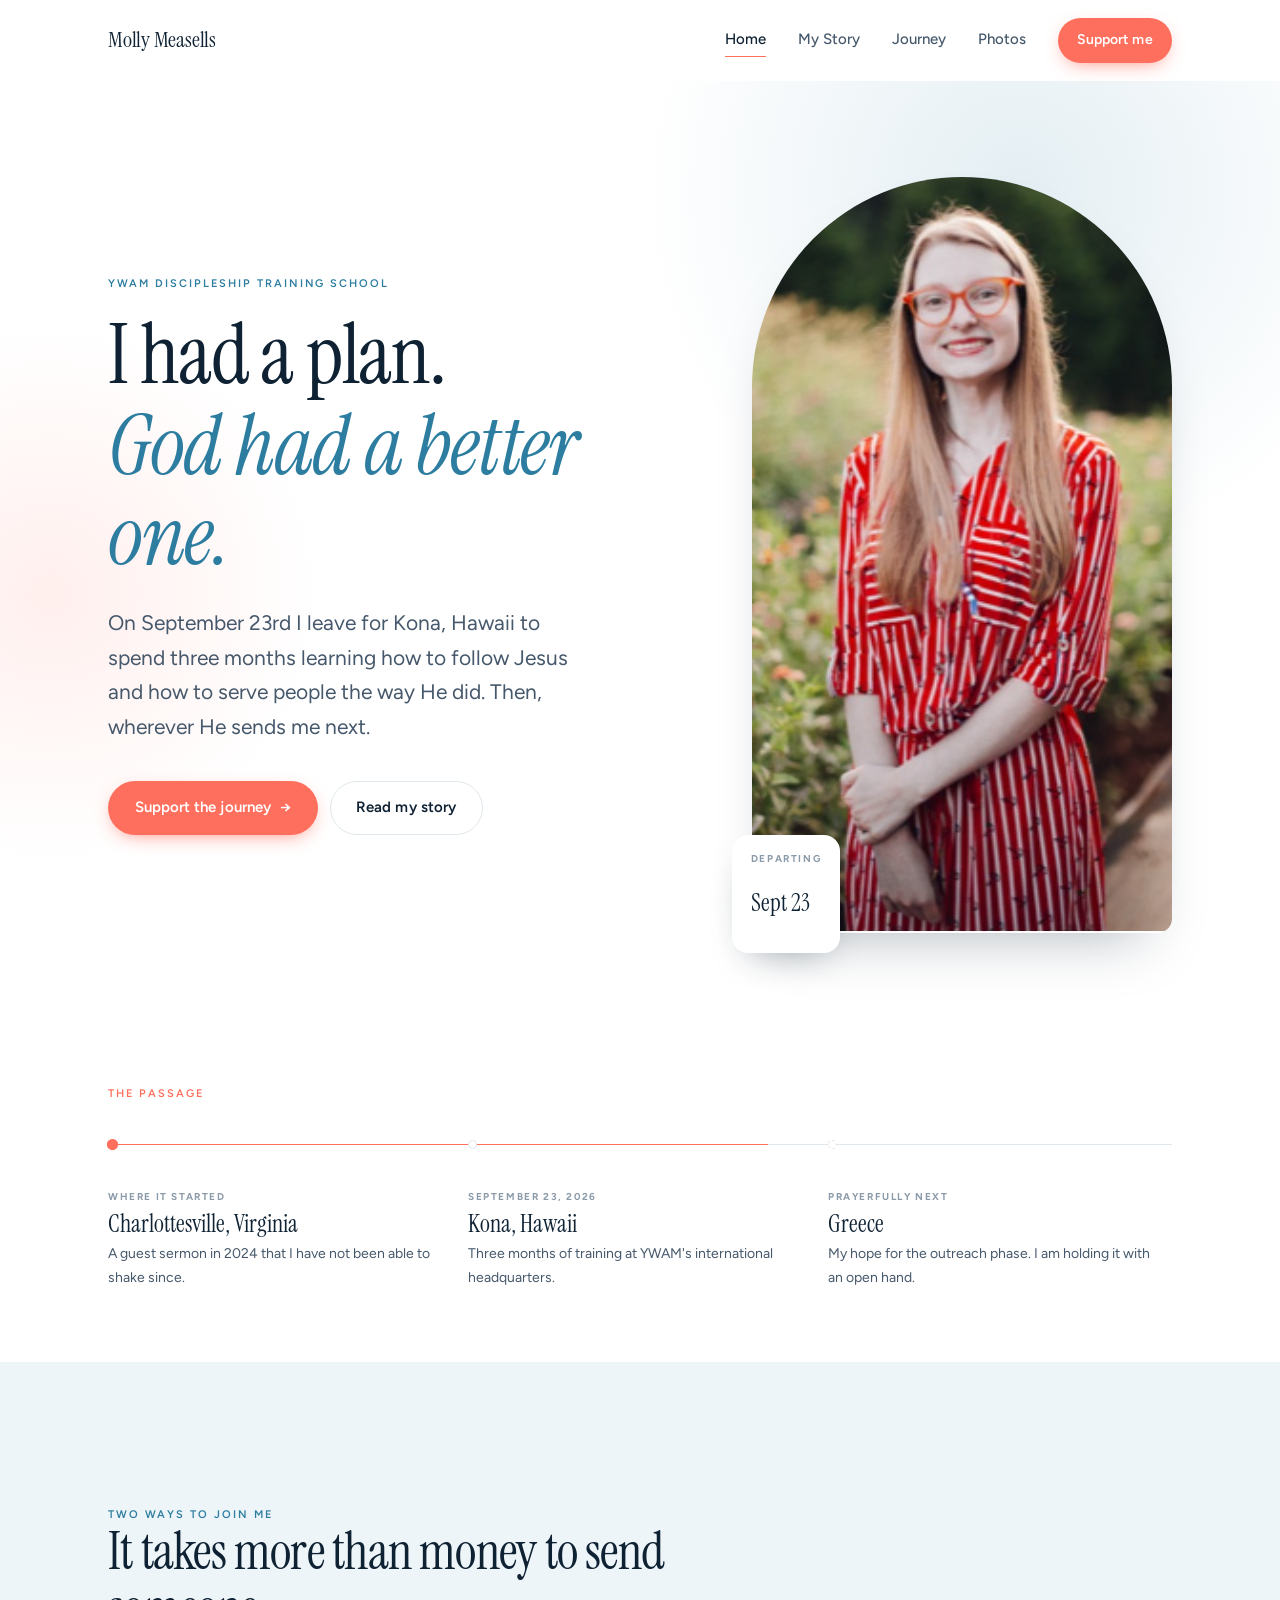
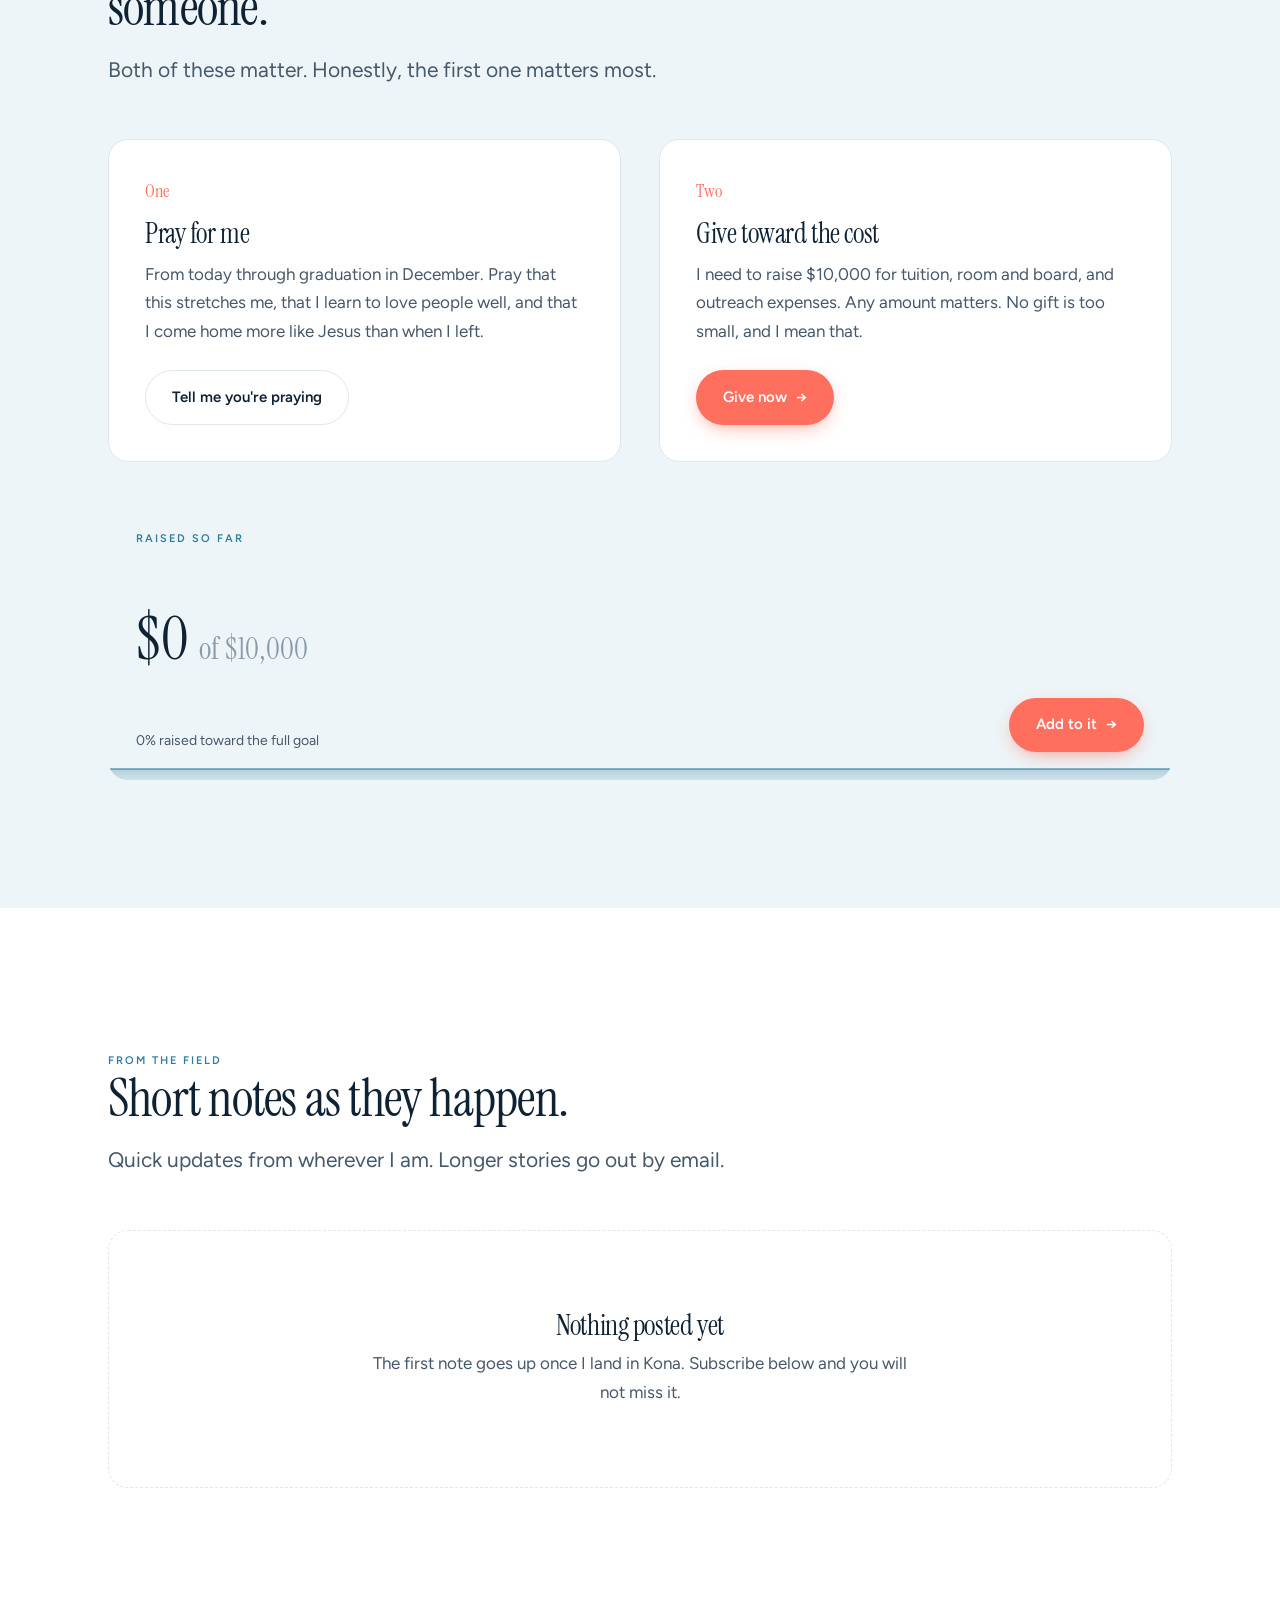
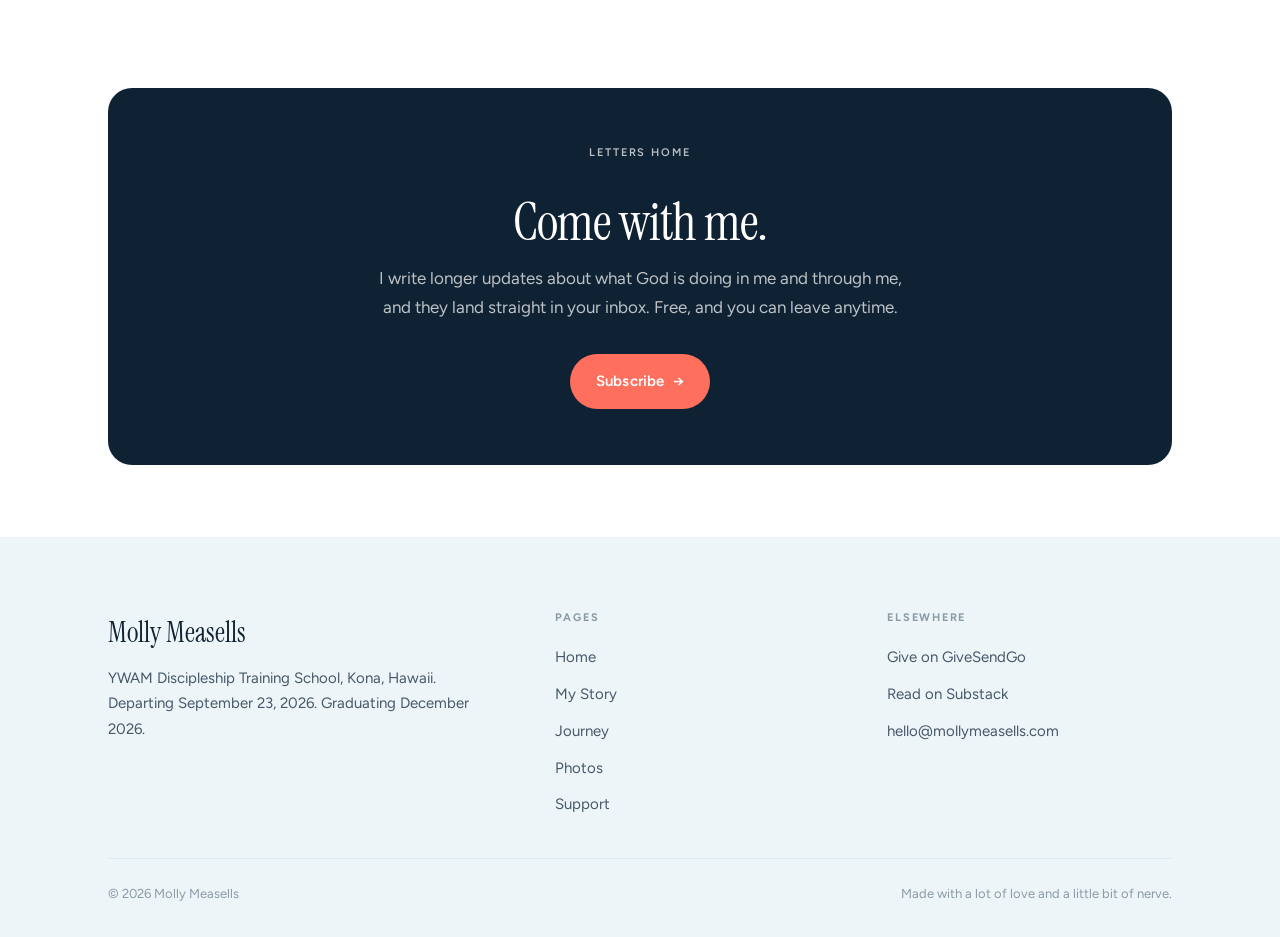
==== index.html @ 55a40ebd "Add files via upload" ====
<!DOCTYPE html>
<html lang="en">
<head>
<meta charset="utf-8">
<meta name="viewport" content="width=device-width, initial-scale=1">
<title>Molly Measells — Sent to Kona</title>
<meta name="description" content="I had a plan. God had a better one. Follow Molly Measells as she heads to YWAM Discipleship Training School in Kona, Hawaii.">
<meta property="og:title" content="Molly Measells — Sent to Kona">
<meta property="og:description" content="I had a plan. God had a better one.">
<meta property="og:image" content="/assets/img/molly.jpg">
<meta property="og:type" content="website">
<link rel="preconnect" href="https://fonts.googleapis.com">
<link rel="preconnect" href="https://fonts.gstatic.com" crossorigin>
<link href="https://fonts.googleapis.com/css2?family=Instrument+Serif:ital@0;1&family=Figtree:wght@400;500;600;700&display=swap" rel="stylesheet">
<script>document.documentElement.classList.add("js");</script>
<link rel="stylesheet" href="/assets/css/style.css">
</head>
<body>

<nav class="nav">
  <div class="nav__in">
    <a class="nav__mark" href="/">Molly Measells</a>
    <button class="nav__toggle" aria-label="Menu" aria-expanded="false">
      <svg width="22" height="22" viewBox="0 0 24 24" fill="none" stroke="currentColor" stroke-width="1.6" stroke-linecap="round"><path d="M3 6h18M3 12h18M3 18h18"/></svg>
    </button>
    <div class="nav__links">
      <a class="nav__link" href="/" aria-current="page">Home</a>
      <a class="nav__link" href="/story.html">My Story</a>
      <a class="nav__link" href="/journey.html">Journey</a>
      <a class="nav__link" href="/photos.html">Photos</a>
      <a class="btn btn--coral btn--sm" data-give href="https://www.givesendgo.com/molly-measells-is-headed-to-the-mission-?utm_source=share">Support me</a>
    </div>
  </div>
</nav>

<header class="hero">
  <div class="hero__glow"></div>
  <div class="hero__glow hero__glow--2"></div>
  <div class="wrap">
    <div class="hero__grid">
      <div>
        <p class="eyebrow">YWAM Discipleship Training School</p>
        <h1 class="hero__title">I had a plan.<em>God had a better one.</em></h1>
        <p class="lede hero__lede">
          On September 23rd I leave for Kona, Hawaii to spend three months learning
          how to follow Jesus and how to serve people the way He did. Then, wherever
          He sends me next.
        </p>
        <div class="hero__cta">
          <a class="btn btn--coral" data-give href="https://www.givesendgo.com/molly-measells-is-headed-to-the-mission-?utm_source=share">
            Support the journey <span class="btn__arrow">&rarr;</span>
          </a>
          <a class="btn btn--ghost" href="/story.html">Read my story</a>
        </div>
      </div>
      <div class="hero__frame">
        <img class="hero__photo" src="/assets/img/molly.jpg" alt="Molly Measells" width="572" height="756">
        <div class="hero__badge">
          <p class="hero__badge-k">Departing</p>
          <p class="hero__badge-v">Sept 23</p>
        </div>
      </div>
    </div>
  </div>
</header>

<section class="band band--tight">
  <div class="wrap passage">
    <p class="eyebrow eyebrow--coral rise">The passage</p>
    <div class="passage__rail rise">
      <div class="passage__line"></div>
      <div class="passage__fill"></div>
      <div class="passage__stops">
        <div class="passage__stop">
          <span class="passage__dot"></span>
          <p class="passage__k">Where it started</p>
          <p class="passage__place">Charlottesville, Virginia</p>
          <p class="passage__note">A guest sermon in 2024 that I have not been able to shake since.</p>
        </div>
        <div class="passage__stop">
          <span class="passage__dot"></span>
          <p class="passage__k">September 23, 2026</p>
          <p class="passage__place">Kona, Hawaii</p>
          <p class="passage__note">Three months of training at YWAM's international headquarters.</p>
        </div>
        <div class="passage__stop">
          <span class="passage__dot"></span>
          <p class="passage__k">Prayerfully next</p>
          <p class="passage__place">Greece</p>
          <p class="passage__note">My hope for the outreach phase. I am holding it with an open hand.</p>
        </div>
      </div>
    </div>
  </div>
</section>

<section class="band band--foam">
  <div class="wrap">
    <div class="head rise">
      <p class="eyebrow">Two ways to join me</p>
      <h2>It takes more than money to send someone.</h2>
      <p class="lede">Both of these matter. Honestly, the first one matters most.</p>
    </div>
    <div class="ways">
      <div class="way rise">
        <span class="way__n">One</span>
        <h3>Pray for me</h3>
        <p>
          From today through graduation in December. Pray that this stretches me,
          that I learn to love people well, and that I come home more like Jesus
          than when I left.
        </p>
        <a class="btn btn--ghost" data-email href="mailto:hello@mollymeasells.com?subject=I'm praying for you">
          Tell me you're praying
        </a>
      </div>
      <div class="way rise">
        <span class="way__n">Two</span>
        <h3>Give toward the cost</h3>
        <p>
          I need to raise $10,000 for tuition, room and board, and outreach
          expenses. Any amount matters. No gift is too small, and I mean that.
        </p>
        <a class="btn btn--coral" data-give href="https://www.givesendgo.com/molly-measells-is-headed-to-the-mission-?utm_source=share">
          Give now <span class="btn__arrow">&rarr;</span>
        </a>
      </div>
    </div>

    <div class="tide rise" style="margin-top: clamp(1.5rem, 4vw, 2.5rem);">
      <div class="tide__water"></div>
      <div class="tide__in">
        <div>
          <p class="eyebrow" style="margin-bottom:.5rem;">Raised so far</p>
          <p class="tide__num" data-tide-raised>$0 <span>of $10,000</span></p>
          <p class="tide__meta" data-tide-meta>Every gift moves this line.</p>
        </div>
        <a class="btn btn--coral" data-give href="https://www.givesendgo.com/molly-measells-is-headed-to-the-mission-?utm_source=share">
          Add to it <span class="btn__arrow">&rarr;</span>
        </a>
      </div>
    </div>
  </div>
</section>

<section class="band">
  <div class="wrap">
    <div class="head rise">
      <p class="eyebrow">From the field</p>
      <h2>Short notes as they happen.</h2>
      <p class="lede">Quick updates from wherever I am. Longer stories go out by email.</p>
    </div>
    <div data-notes>
      <div class="empty rise">
        <h3>Nothing posted yet</h3>
        <p>The first note goes up once I land in Kona. Subscribe below and you will not miss it.</p>
      </div>
    </div>
  </div>
</section>

<section class="band band--tight">
  <div class="wrap">
    <div class="sub rise">
      <p class="eyebrow eyebrow--coral">Letters home</p>
      <h2>Come with me.</h2>
      <p>
        I write longer updates about what God is doing in me and through me,
        and they land straight in your inbox. Free, and you can leave anytime.
      </p>
      <a class="btn btn--coral" data-substack href="#" target="_blank" rel="noopener">
        Subscribe <span class="btn__arrow">&rarr;</span>
      </a>
    </div>
  </div>
</section>

<footer class="foot">
  <div class="wrap">
    <div class="foot__grid">
      <div>
        <p class="foot__mark">Molly Measells</p>
        <p class="foot__blurb">
          YWAM Discipleship Training School, Kona, Hawaii.
          Departing September 23, 2026. Graduating December 2026.
        </p>
      </div>
      <div>
        <p class="foot__h">Pages</p>
        <ul class="foot__list">
          <li><a href="/">Home</a></li>
          <li><a href="/story.html">My Story</a></li>
          <li><a href="/journey.html">Journey</a></li>
          <li><a href="/photos.html">Photos</a></li>
          <li><a href="/support.html">Support</a></li>
        </ul>
      </div>
      <div>
        <p class="foot__h">Elsewhere</p>
        <ul class="foot__list">
          <li><a data-give href="https://www.givesendgo.com/molly-measells-is-headed-to-the-mission-?utm_source=share">Give on GiveSendGo</a></li>
          <li><a data-substack href="#" target="_blank" rel="noopener">Read on Substack</a></li>
          <li><a data-email="text" href="mailto:hello@mollymeasells.com">hello@mollymeasells.com</a></li>
        </ul>
      </div>
    </div>
    <div class="foot__bar">
      <span>&copy; <span data-year>2026</span> Molly Measells</span>
      <span>Made with a lot of love and a little bit of nerve.</span>
    </div>
  </div>
</footer>

<script src="https://identity.netlify.com/v1/netlify-identity-widget.js"></script>
<script src="/assets/js/main.js"></script>
</body>
</html>
---- assets/css/style.css ----
/* ============================================
   Molly Measells — mollymeasells.com
   Palette: Pacific + Aegean. Airy, modern, warm.
   ============================================ */

:root {
  --ink:        #0F2233;
  --ink-soft:   #46586B;
  --ink-faint:  #8B9AA8;
  --sea:        #2C7DA0;
  --sea-deep:   #1B5A78;
  --foam:       #EDF5F8;
  --foam-deep:  #DCEBF1;
  --paper:      #FFFFFF;
  --coral:      #FF6F5E;
  --coral-deep: #E8543F;
  --sand:       #F5E9D7;
  --line:       #DFE7EC;

  --display: "Instrument Serif", Georgia, serif;
  --body:    "Figtree", -apple-system, BlinkMacSystemFont, "Segoe UI", sans-serif;

  --gut:  clamp(1.25rem, 4vw, 3rem);
  --wide: 1160px;
  --read: 660px;

  --ease: cubic-bezier(0.22, 1, 0.36, 1);
}

/* ---------- Reset ---------- */
*, *::before, *::after { box-sizing: border-box; }
html { -webkit-text-size-adjust: 100%; scroll-behavior: smooth; }
body {
  margin: 0;
  background: var(--paper);
  color: var(--ink);
  font-family: var(--body);
  font-size: 1.0625rem;
  line-height: 1.7;
  font-weight: 400;
  -webkit-font-smoothing: antialiased;
  overflow-x: hidden;
}
img { max-width: 100%; display: block; }
a { color: var(--sea); text-decoration: none; }
a:hover { color: var(--coral); }
:focus-visible { outline: 2px solid var(--coral); outline-offset: 3px; border-radius: 2px; }

/* ---------- Type ---------- */
h1, h2, h3 {
  font-family: var(--display);
  font-weight: 400;
  line-height: 1.08;
  letter-spacing: -0.015em;
  margin: 0;
}
h1 { font-size: clamp(2.75rem, 7.5vw, 5.25rem); }
h2 { font-size: clamp(2rem, 4.5vw, 3.25rem); }
h3 { font-size: clamp(1.35rem, 2.4vw, 1.75rem); }

.eyebrow {
  font-family: var(--body);
  font-size: 0.6875rem;
  font-weight: 600;
  letter-spacing: 0.18em;
  text-transform: uppercase;
  color: var(--sea);
  margin: 0 0 1rem;
}
.eyebrow--coral { color: var(--coral); }

.lede {
  font-size: clamp(1.125rem, 2vw, 1.3125rem);
  line-height: 1.65;
  color: var(--ink-soft);
}

.serif-em {
  font-family: var(--display);
  font-style: italic;
  color: var(--sea-deep);
}

/* ---------- Layout ---------- */
.wrap {
  width: 100%;
  max-width: var(--wide);
  margin-inline: auto;
  padding-inline: var(--gut);
}
.wrap--read { max-width: calc(var(--read) + var(--gut) * 2); }

.band { padding-block: clamp(4rem, 10vw, 8rem); }
.band--foam { background: var(--foam); }
.band--tight { padding-block: clamp(2.5rem, 6vw, 4.5rem); }

/* ---------- Nav ---------- */
.nav {
  position: sticky;
  top: 0;
  z-index: 60;
  background: rgba(255,255,255,0.82);
  backdrop-filter: blur(14px);
  -webkit-backdrop-filter: blur(14px);
  border-bottom: 1px solid transparent;
  transition: border-color .3s var(--ease);
}
.nav.is-stuck { border-bottom-color: var(--line); }
.nav__in {
  max-width: var(--wide);
  margin-inline: auto;
  padding: 1.1rem var(--gut);
  display: flex;
  align-items: center;
  justify-content: space-between;
  gap: 1rem;
}
.nav__mark {
  font-family: var(--display);
  font-size: 1.375rem;
  color: var(--ink);
  letter-spacing: -0.01em;
  white-space: nowrap;
}
.nav__mark:hover { color: var(--ink); }
.nav__links { display: flex; align-items: center; gap: clamp(1rem, 2.5vw, 2rem); }
.nav__link {
  font-size: 0.9375rem;
  font-weight: 500;
  color: var(--ink-soft);
  position: relative;
  padding-block: 2px;
}
.nav__link::after {
  content: "";
  position: absolute;
  left: 0; bottom: -2px;
  width: 100%; height: 1px;
  background: var(--coral);
  transform: scaleX(0);
  transform-origin: left;
  transition: transform .35s var(--ease);
}
.nav__link:hover { color: var(--ink); }
.nav__link:hover::after,
.nav__link[aria-current="page"]::after { transform: scaleX(1); }
.nav__link[aria-current="page"] { color: var(--ink); }

.nav__toggle {
  display: none;
  background: none; border: 0; cursor: pointer;
  padding: .5rem; margin-right: -.5rem;
  color: var(--ink);
}
.nav__toggle svg { display: block; }

/* ---------- Buttons ---------- */
.btn {
  display: inline-flex;
  align-items: center;
  gap: .55rem;
  font-family: var(--body);
  font-size: 0.9375rem;
  font-weight: 600;
  letter-spacing: 0.005em;
  padding: 0.85rem 1.6rem;
  border-radius: 100px;
  border: 1px solid transparent;
  cursor: pointer;
  transition: transform .25s var(--ease), background .25s var(--ease),
              color .25s var(--ease), border-color .25s var(--ease),
              box-shadow .25s var(--ease);
  white-space: nowrap;
}
.btn:hover { transform: translateY(-2px); }
.btn--coral { background: var(--coral); color: #fff; box-shadow: 0 6px 20px -8px rgba(255,111,94,.9); }
.btn--coral:hover { background: var(--coral-deep); color: #fff; box-shadow: 0 12px 28px -10px rgba(255,111,94,.95); }
.btn--ghost { border-color: var(--line); color: var(--ink); background: transparent; }
.btn--ghost:hover { border-color: var(--ink); color: var(--ink); }
.btn--sm { padding: 0.6rem 1.15rem; font-size: 0.875rem; }
.btn__arrow { transition: transform .3s var(--ease); }
.btn:hover .btn__arrow { transform: translateX(3px); }

/* ============================================
   HERO
   ============================================ */
.hero { position: relative; padding-block: clamp(3rem, 8vw, 6rem) clamp(3rem, 7vw, 5rem); overflow: hidden; }
.hero__glow {
  position: absolute;
  top: -30%; right: -10%;
  width: min(70vw, 780px); aspect-ratio: 1;
  background: radial-gradient(circle, rgba(44,125,160,.13), rgba(44,125,160,0) 68%);
  pointer-events: none;
  z-index: 0;
}
.hero__glow--2 {
  top: 25%; right: auto; left: -18%;
  width: min(55vw, 560px);
  background: radial-gradient(circle, rgba(255,111,94,.11), rgba(255,111,94,0) 68%);
}
.hero__grid {
  position: relative;
  z-index: 1;
  display: grid;
  grid-template-columns: 1.15fr 0.85fr;
  gap: clamp(2rem, 6vw, 5rem);
  align-items: center;
}
.hero__title { margin-bottom: 1.5rem; }
.hero__title em {
  font-style: italic;
  color: var(--sea);
  display: block;
}
.hero__lede { max-width: 30rem; margin: 0 0 2.25rem; }
.hero__cta { display: flex; flex-wrap: wrap; gap: .75rem; }

.hero__frame { position: relative; }
.hero__photo {
  width: 100%;
  border-radius: 260px 260px 18px 18px;
  object-fit: cover;
  aspect-ratio: 4/5;
  box-shadow: 0 30px 60px -30px rgba(15,34,51,.35);
}
.hero__badge {
  position: absolute;
  bottom: -1.25rem; left: -1.25rem;
  background: var(--paper);
  border-radius: 16px;
  padding: .9rem 1.15rem;
  box-shadow: 0 16px 36px -18px rgba(15,34,51,.4);
  text-align: left;
}
.hero__badge-k {
  font-size: 0.625rem; font-weight: 700; letter-spacing: .16em;
  text-transform: uppercase; color: var(--ink-faint); margin: 0 0 .15rem;
}
.hero__badge-v {
  font-family: var(--display); font-size: 1.5rem; color: var(--ink); line-height: 1;
}

/* ============================================
   SIGNATURE — The Passage
   ============================================ */
.passage { position: relative; }
.passage__rail {
  position: relative;
  margin-top: 2.5rem;
  padding-top: 2.75rem;
}
.passage__line {
  position: absolute;
  top: 0; left: 0;
  width: 100%; height: 1px;
  background: var(--line);
}
.passage__fill {
  position: absolute;
  top: 0; left: 0; height: 1px;
  background: var(--coral);
  width: 0;
  transition: width 2.2s var(--ease);
}
.passage__stops {
  display: grid;
  grid-template-columns: repeat(3, 1fr);
  gap: 1rem;
}
.passage__stop { position: relative; padding-right: 1rem; }
.passage__dot {
  position: absolute;
  top: calc(-2.75rem - 4px);
  left: 0;
  width: 9px; height: 9px;
  border-radius: 50%;
  background: var(--paper);
  border: 1.5px solid var(--line);
  transition: background .5s var(--ease), border-color .5s var(--ease), transform .5s var(--ease);
}
.passage__stop.is-on .passage__dot {
  background: var(--coral);
  border-color: var(--coral);
  transform: scale(1.25);
}
.passage__stop:last-child .passage__dot { border-style: dashed; }
.passage__k {
  font-size: 0.625rem; font-weight: 700; letter-spacing: .16em;
  text-transform: uppercase; color: var(--ink-faint);
  margin: 0 0 .3rem;
}
.passage__place {
  font-family: var(--display); font-size: clamp(1.15rem,2vw,1.5rem);
  color: var(--ink); line-height: 1.15; margin: 0 0 .3rem;
}
.passage__note { font-size: 0.875rem; color: var(--ink-soft); margin: 0; }

/* ============================================
   PROGRESS — rising water
   ============================================ */
.tide {
  position: relative;
  border-radius: 20px;
  overflow: hidden;
  background: var(--foam);
  min-height: 190px;
  display: flex;
  align-items: flex-end;
  isolation: isolate;
}
.tide__water {
  position: absolute;
  left: 0; bottom: 0; width: 100%;
  height: 0;
  background: linear-gradient(180deg, rgba(44,125,160,.30), rgba(44,125,160,.16));
  transition: height 2s var(--ease);
  z-index: 0;
}
.tide__water::before {
  content: "";
  position: absolute; top: -1px; left: 0;
  width: 100%; height: 2px;
  background: var(--sea);
  opacity: .55;
}
.tide__in {
  position: relative;
  z-index: 1;
  padding: 1.75rem;
  width: 100%;
  display: flex;
  flex-wrap: wrap;
  align-items: flex-end;
  justify-content: space-between;
  gap: 1rem;
}
.tide__num {
  font-family: var(--display);
  font-size: clamp(2.5rem, 6vw, 3.75rem);
  line-height: 1;
  color: var(--ink);
}
.tide__num span { font-size: .5em; color: var(--ink-faint); }
.tide__meta { font-size: .875rem; color: var(--ink-soft); margin: .4rem 0 0; }

/* ============================================
   Generic pieces
   ============================================ */
.head { max-width: var(--read); margin-bottom: clamp(2rem, 5vw, 3.25rem); }
.head--center { margin-inline: auto; text-align: center; }
.head p { margin: 1rem 0 0; }

.prose { max-width: var(--read); }
.prose p { margin: 0 0 1.4rem; }
.prose p:last-child { margin-bottom: 0; }
.prose strong { font-weight: 600; color: var(--ink); }
.prose .pull {
  font-family: var(--display);
  font-size: clamp(1.5rem, 3vw, 2.125rem);
  line-height: 1.25;
  color: var(--sea-deep);
  margin: 2.5rem 0;
  padding-left: 1.5rem;
  border-left: 2px solid var(--coral);
}

.rule { height: 1px; background: var(--line); border: 0; margin: 0; }

/* ---------- Two ways to help ---------- */
.ways { display: grid; grid-template-columns: repeat(2, 1fr); gap: clamp(1.25rem, 3vw, 2.5rem); }
.way {
  background: var(--paper);
  border: 1px solid var(--line);
  border-radius: 20px;
  padding: clamp(1.5rem, 3vw, 2.25rem);
  transition: transform .35s var(--ease), box-shadow .35s var(--ease), border-color .35s var(--ease);
}
.way:hover {
  transform: translateY(-4px);
  border-color: transparent;
  box-shadow: 0 22px 44px -24px rgba(15,34,51,.3);
}
.way h3 { margin-bottom: .65rem; }
.way p { color: var(--ink-soft); margin: 0 0 1.5rem; }
.way__n {
  font-family: var(--display);
  font-size: 1.125rem;
  color: var(--coral);
  display: block;
  margin-bottom: .75rem;
}

/* ---------- Notes / field updates ---------- */
.notes { display: grid; gap: 1px; background: var(--line); border-block: 1px solid var(--line); }
.note {
  background: var(--paper);
  padding: clamp(1.35rem, 3vw, 2rem) 0;
  display: grid;
  grid-template-columns: 150px 1fr;
  gap: clamp(1rem, 3vw, 2.5rem);
  align-items: start;
}
.note__date {
  font-size: .75rem; font-weight: 600; letter-spacing: .1em;
  text-transform: uppercase; color: var(--ink-faint);
  padding-top: .45rem;
}
.note__t { font-family: var(--display); font-size: 1.5rem; margin: 0 0 .5rem; line-height: 1.2; }
.note__b { color: var(--ink-soft); margin: 0; }

/* ---------- Gallery ---------- */
.gal { columns: 3; column-gap: 1rem; }
.gal__item { break-inside: avoid; margin-bottom: 1rem; position: relative; }
.gal__item img {
  width: 100%;
  border-radius: 14px;
  transition: transform .5s var(--ease);
}
.gal__item:hover img { transform: scale(1.015); }
.gal__cap {
  font-size: .8125rem; color: var(--ink-soft);
  margin: .6rem 0 0; padding-inline: .15rem;
}

/* ---------- Empty states ---------- */
.empty {
  text-align: center;
  padding: clamp(3rem, 8vw, 5rem) 1rem;
  border: 1px dashed var(--line);
  border-radius: 20px;
  color: var(--ink-soft);
}
.empty h3 { color: var(--ink); margin-bottom: .5rem; }
.empty p { margin: 0 auto; max-width: 34rem; }

/* ---------- Substack CTA ---------- */
.sub {
  background: var(--ink);
  color: #fff;
  border-radius: 24px;
  padding: clamp(2rem, 5vw, 3.5rem);
  text-align: center;
}
.sub h2 { color: #fff; margin-bottom: .85rem; }
.sub p { color: rgba(255,255,255,.72); max-width: 34rem; margin: 0 auto 2rem; }
.sub .btn--coral { box-shadow: none; }

/* ---------- Footer ---------- */
.foot { background: var(--foam); padding-block: clamp(3rem, 7vw, 4.5rem) 2rem; }
.foot__grid {
  display: grid;
  grid-template-columns: 1.4fr 1fr 1fr;
  gap: clamp(1.5rem, 4vw, 3rem);
  padding-bottom: 2.5rem;
}
.foot__mark { font-family: var(--display); font-size: 1.75rem; margin: 0 0 .6rem; }
.foot__blurb { color: var(--ink-soft); font-size: .9375rem; margin: 0; max-width: 24rem; }
.foot__h {
  font-size: .6875rem; font-weight: 700; letter-spacing: .16em;
  text-transform: uppercase; color: var(--ink-faint); margin: 0 0 .9rem;
}
.foot__list { list-style: none; margin: 0; padding: 0; display: grid; gap: .5rem; }
.foot__list a { color: var(--ink-soft); font-size: .9375rem; }
.foot__list a:hover { color: var(--coral); }
.foot__bar {
  border-top: 1px solid var(--foam-deep);
  padding-top: 1.5rem;
  display: flex; flex-wrap: wrap; gap: .75rem;
  justify-content: space-between;
  font-size: .8125rem; color: var(--ink-faint);
}

/* ---------- Reveal ----------
   Only hides when JS is confirmed running (html.js). If anything
   goes wrong, content renders normally instead of staying invisible. */
.js .rise { opacity: 0; transform: translateY(18px); transition: opacity .8s var(--ease), transform .8s var(--ease); }
.js .rise.is-in { opacity: 1; transform: none; }

/* ============================================
   Responsive
   ============================================ */
@media (max-width: 900px) {
  .hero__grid { grid-template-columns: 1fr; }
  .hero__frame { max-width: 380px; margin-inline: auto; order: -1; }
  .hero__photo { border-radius: 200px 200px 18px 18px; }
  .ways { grid-template-columns: 1fr; }
  .gal { columns: 2; }
  .foot__grid { grid-template-columns: 1fr 1fr; }
}

@media (max-width: 680px) {
  .nav__links {
    position: fixed;
    inset: 62px 0 auto 0;
    background: var(--paper);
    border-bottom: 1px solid var(--line);
    flex-direction: column;
    align-items: stretch;
    gap: 0;
    padding: .5rem var(--gut) 1.25rem;
    display: none;
  }
  .nav__links.is-open { display: flex; }
  .nav__link { padding-block: .8rem; border-bottom: 1px solid var(--line); }
  .nav__link::after { display: none; }
  .nav__links .btn { margin-top: 1rem; justify-content: center; }
  .nav__toggle { display: block; }

  .passage__stops { grid-template-columns: 1fr; gap: 1.75rem; }
  .passage__rail { padding-top: 0; padding-left: 1.75rem; }
  .passage__line { top: 0; left: 4px; width: 1px; height: 100%; }
  .passage__fill { width: 1px !important; height: 0; transition: height 2.2s var(--ease); }
  .passage__dot { top: .35rem; left: -1.75rem; }

  .note { grid-template-columns: 1fr; gap: .5rem; }
  .note__date { padding-top: 0; }
  .gal { columns: 1; }
  .foot__grid { grid-template-columns: 1fr; }
  .hero__badge { left: 0; bottom: -1rem; }
}

@media (prefers-reduced-motion: reduce) {
  *, *::before, *::after {
    animation-duration: .001ms !important;
    transition-duration: .001ms !important;
    scroll-behavior: auto !important;
  }
  .rise { opacity: 1; transform: none; }
}
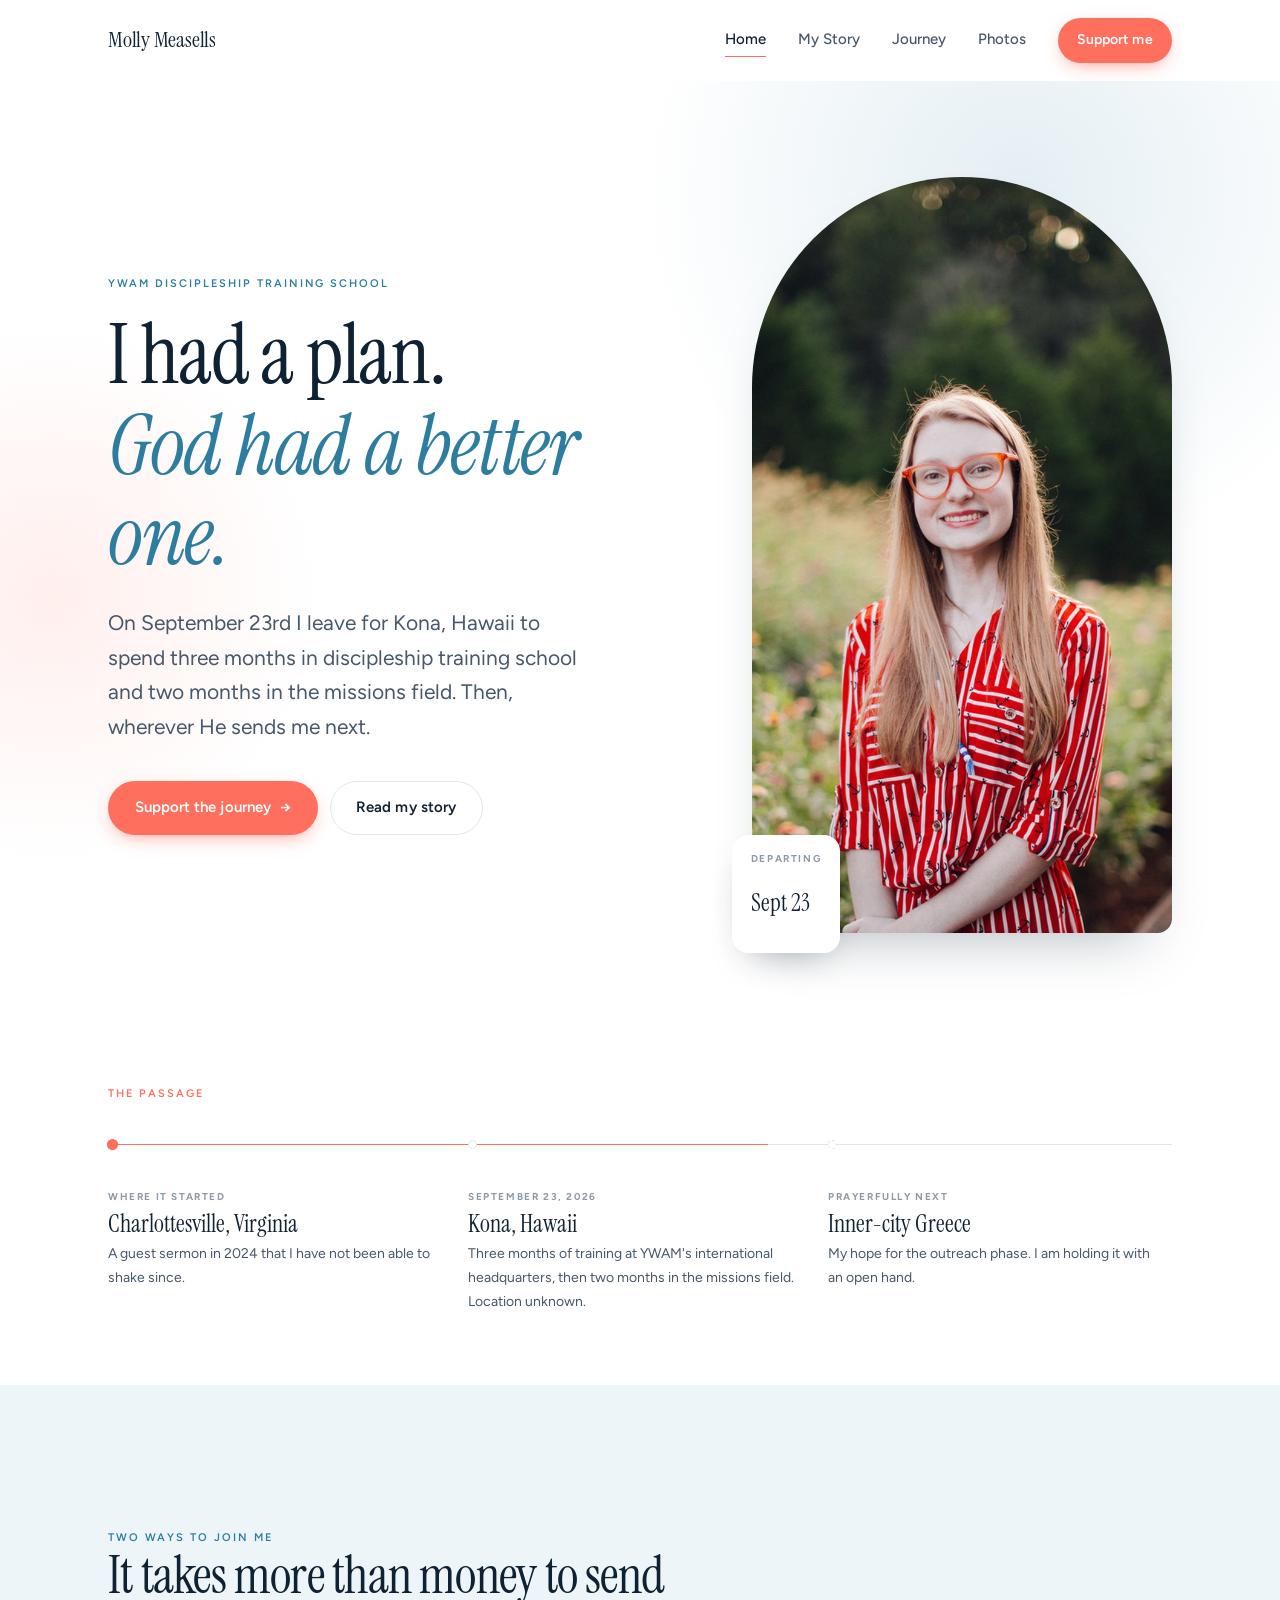
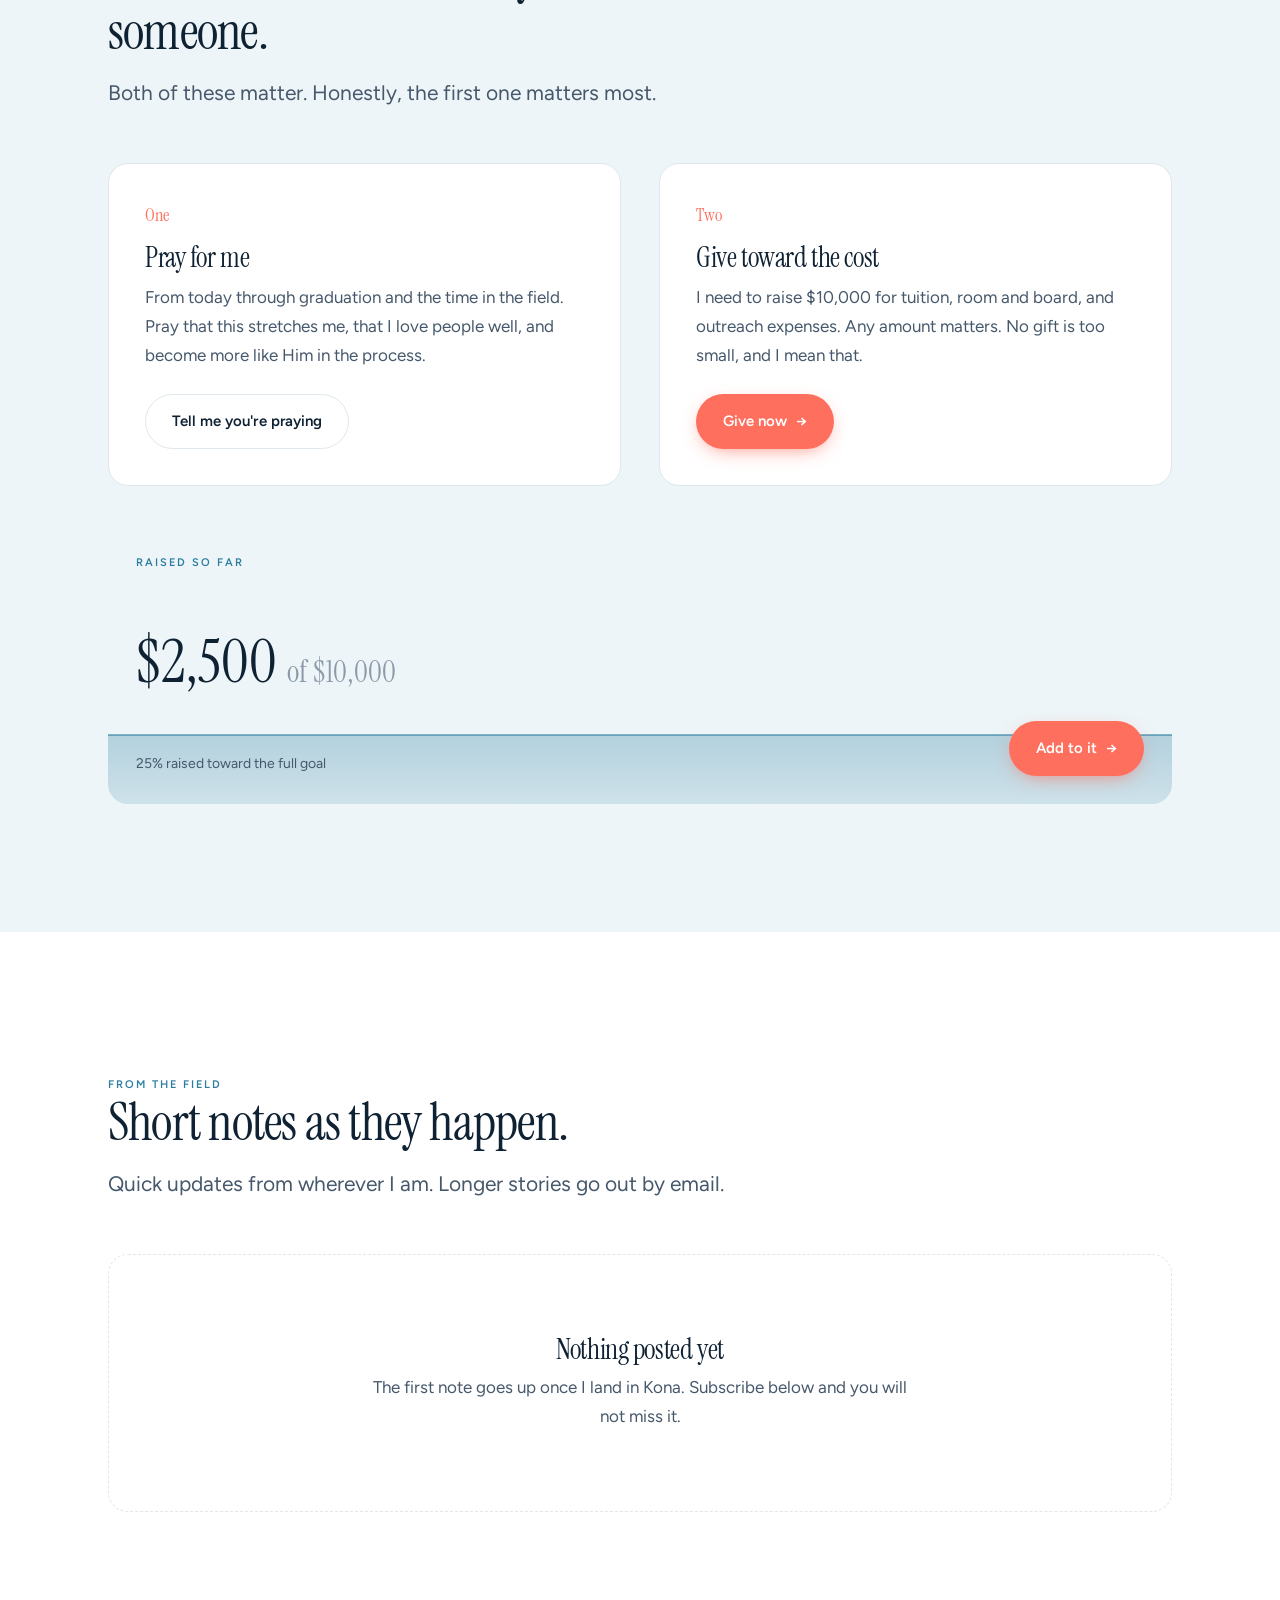
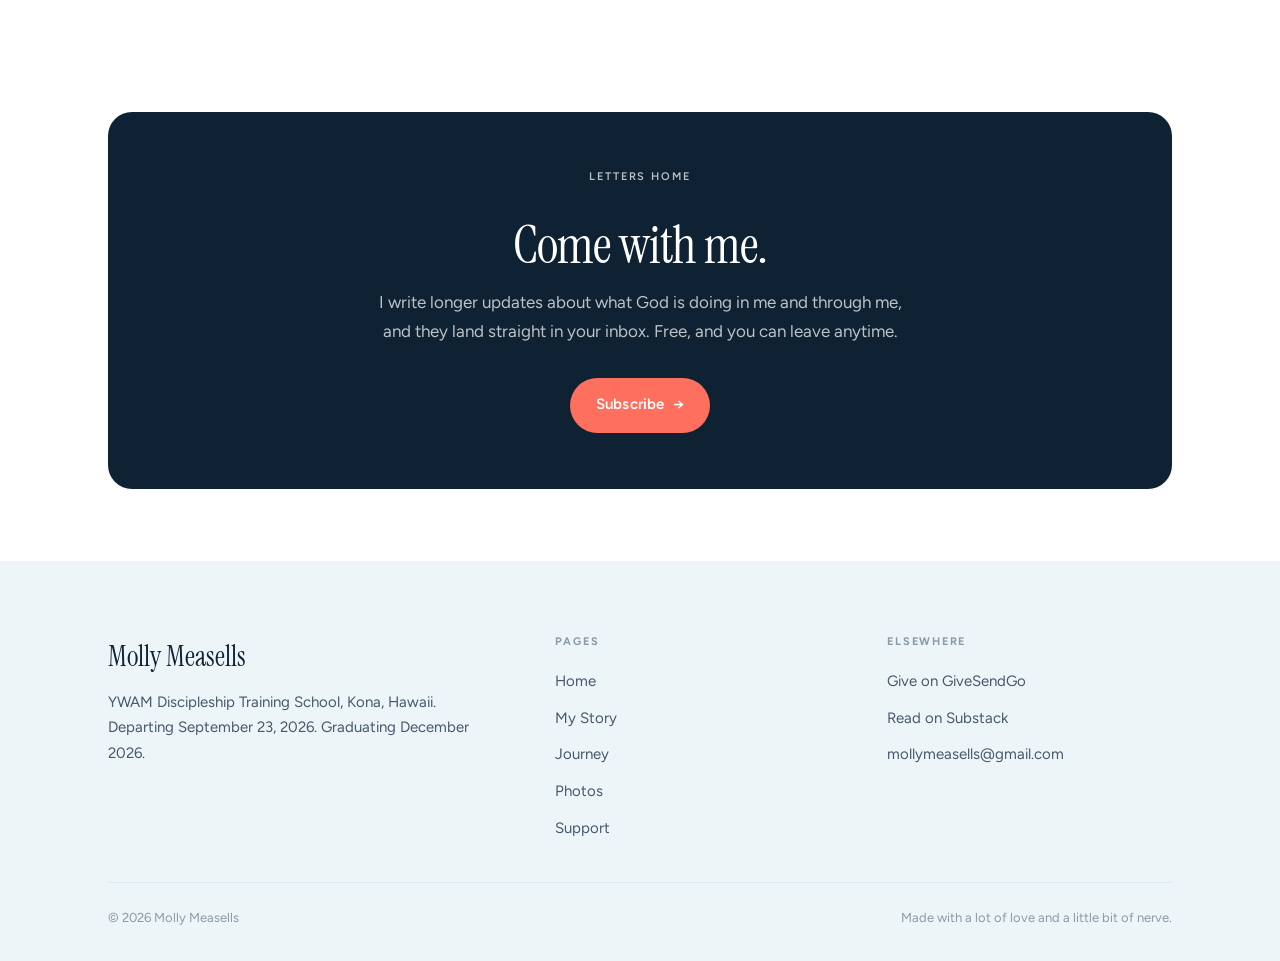
==== commit 16e6f340: "Update home page copy" ====
--- a/index.html
+++ b/index.html
@@ -42,9 +42,9 @@
         <p class="eyebrow">YWAM Discipleship Training School</p>
         <h1 class="hero__title">I had a plan.<em>God had a better one.</em></h1>
         <p class="lede hero__lede">
-          On September 23rd I leave for Kona, Hawaii to spend three months learning
-          how to follow Jesus and how to serve people the way He did. Then, wherever
-          He sends me next.
+          On September 23rd I leave for Kona, Hawaii to spend three months in
+          discipleship training school and two months in the missions field.
+          Then, wherever He sends me next.
         </p>
         <div class="hero__cta">
           <a class="btn btn--coral" data-give href="https://www.givesendgo.com/molly-measells-is-headed-to-the-mission-?utm_source=share">
@@ -81,12 +81,12 @@
           <span class="passage__dot"></span>
           <p class="passage__k">September 23, 2026</p>
           <p class="passage__place">Kona, Hawaii</p>
-          <p class="passage__note">Three months of training at YWAM's international headquarters.</p>
+          <p class="passage__note">Three months of training at YWAM's international headquarters, then two months in the missions field. Location unknown.</p>
         </div>
         <div class="passage__stop">
           <span class="passage__dot"></span>
           <p class="passage__k">Prayerfully next</p>
-          <p class="passage__place">Greece</p>
+          <p class="passage__place">Inner-city Greece</p>
           <p class="passage__note">My hope for the outreach phase. I am holding it with an open hand.</p>
         </div>
       </div>
@@ -106,9 +106,9 @@
         <span class="way__n">One</span>
         <h3>Pray for me</h3>
         <p>
-          From today through graduation in December. Pray that this stretches me,
-          that I learn to love people well, and that I come home more like Jesus
-          than when I left.
+          From today through graduation and the time in the field. Pray that this
+          stretches me, that I love people well, and become more like Him in the
+          process.
         </p>
         <a class="btn btn--ghost" data-email href="mailto:hello@mollymeasells.com?subject=I'm praying for you">
           Tell me you're praying
--- a/assets/css/style.css
+++ b/assets/css/style.css
@@ -408,6 +408,46 @@
 .note__t { font-family: var(--display); font-size: 1.5rem; margin: 0 0 .5rem; line-height: 1.2; }
 .note__b { color: var(--ink-soft); margin: 0; }
 
+/* Markdown inside a field note */
+.note__b > *:first-child { margin-top: 0; }
+.note__b > *:last-child { margin-bottom: 0; }
+.note__b p { margin: 0 0 .9rem; }
+.note__b h3, .note__b h4, .note__b h5, .note__b h6 {
+  font-family: var(--display);
+  color: var(--ink);
+  line-height: 1.25;
+  margin: 1.5rem 0 .5rem;
+}
+.note__b h3 { font-size: 1.25rem; }
+.note__b h4 { font-size: 1.0625rem; }
+.note__b h5, .note__b h6 { font-size: 1rem; }
+.note__b strong { color: var(--ink); font-weight: 600; }
+.note__b em { font-style: italic; }
+.note__b a { color: var(--sea); text-decoration: underline; text-underline-offset: 2px; }
+.note__b a:hover { color: var(--coral); }
+.note__b ul, .note__b ol { margin: 0 0 .9rem; padding-left: 1.25rem; }
+.note__b li { margin-bottom: .35rem; }
+.note__b blockquote {
+  margin: 1.1rem 0;
+  padding: .15rem 0 .15rem 1.1rem;
+  border-left: 2px solid var(--coral);
+  font-family: var(--display);
+  font-size: 1.1875rem;
+  line-height: 1.4;
+  color: var(--sea-deep);
+}
+.note__b code {
+  font-family: ui-monospace, SFMono-Regular, Menlo, monospace;
+  font-size: .875em;
+  background: var(--foam);
+  padding: .12em .4em;
+  border-radius: 4px;
+  color: var(--ink);
+}
+.note__b img { border-radius: 12px; margin: 1.1rem 0; }
+.note__b hr { border: 0; height: 1px; background: var(--line); margin: 1.5rem 0; }
+
+
 /* ---------- Gallery ---------- */
 .gal { columns: 3; column-gap: 1rem; }
 .gal__item { break-inside: avoid; margin-bottom: 1rem; position: relative; }
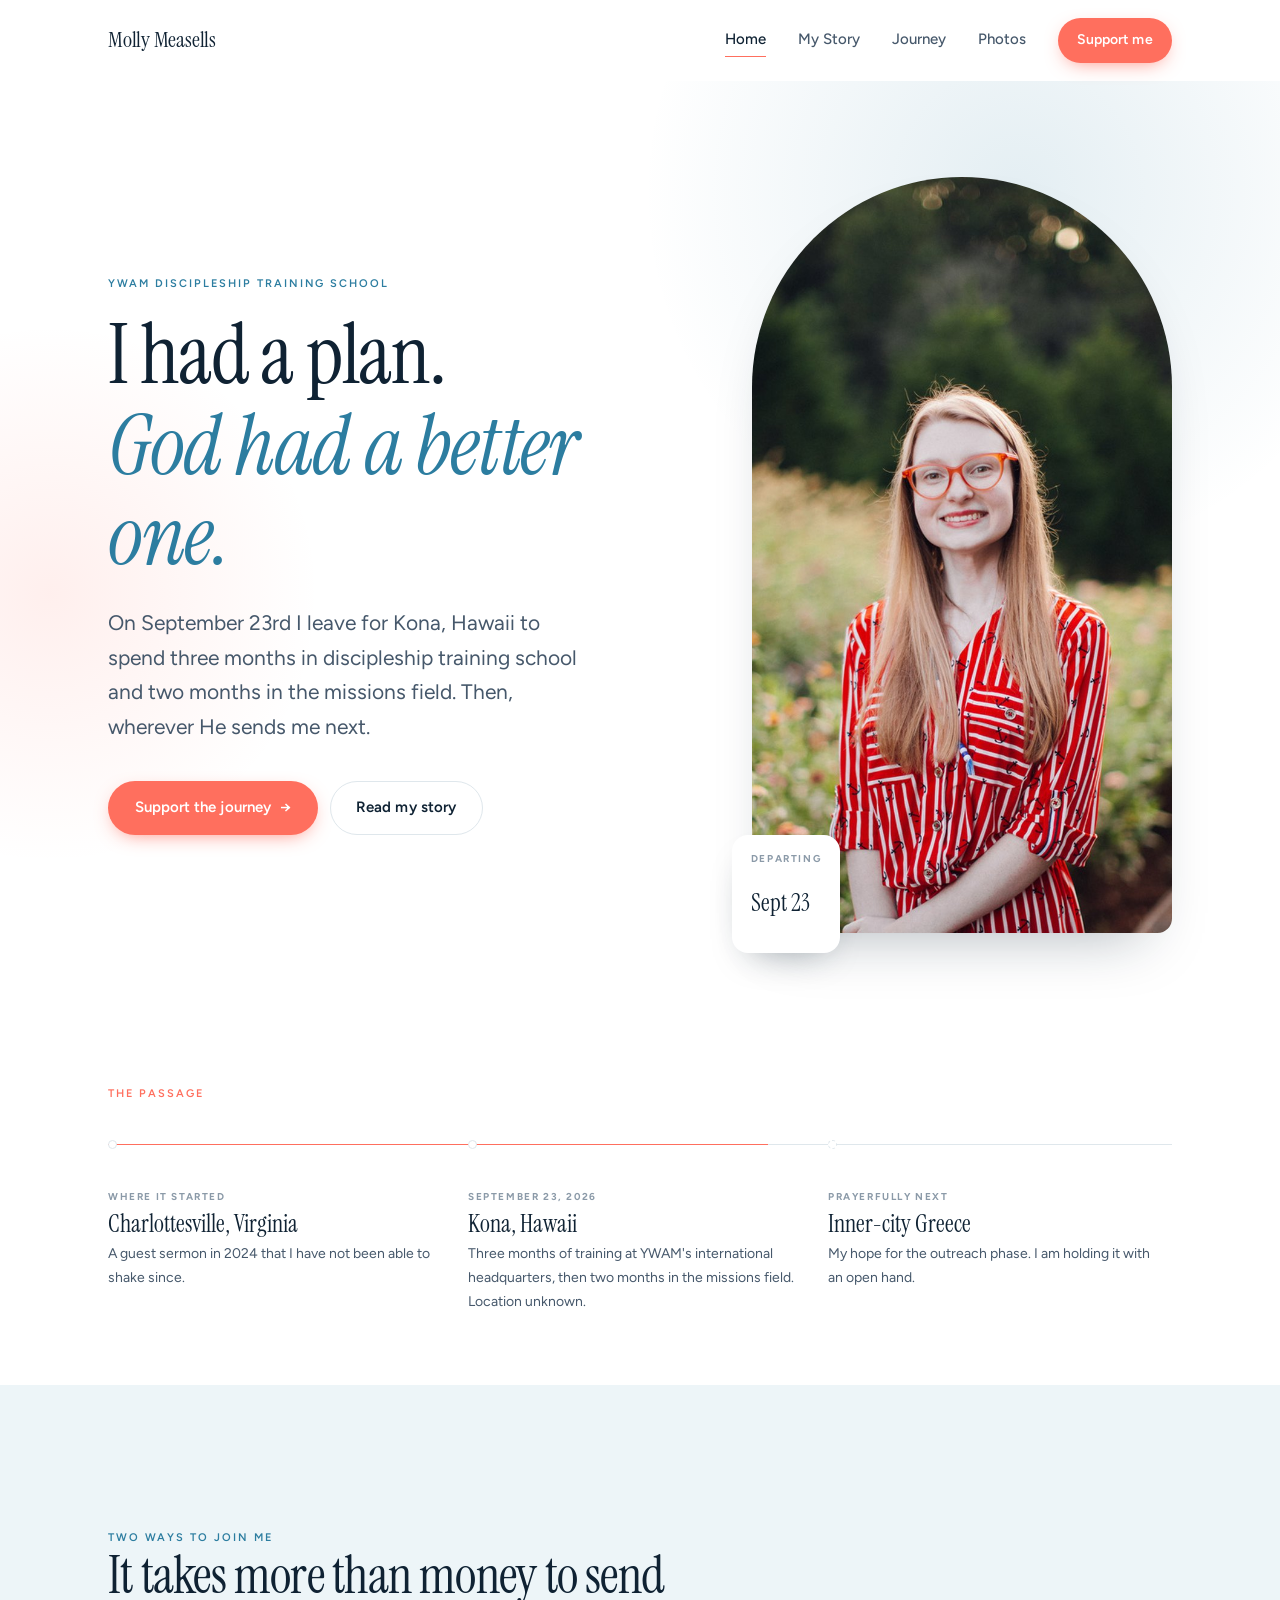
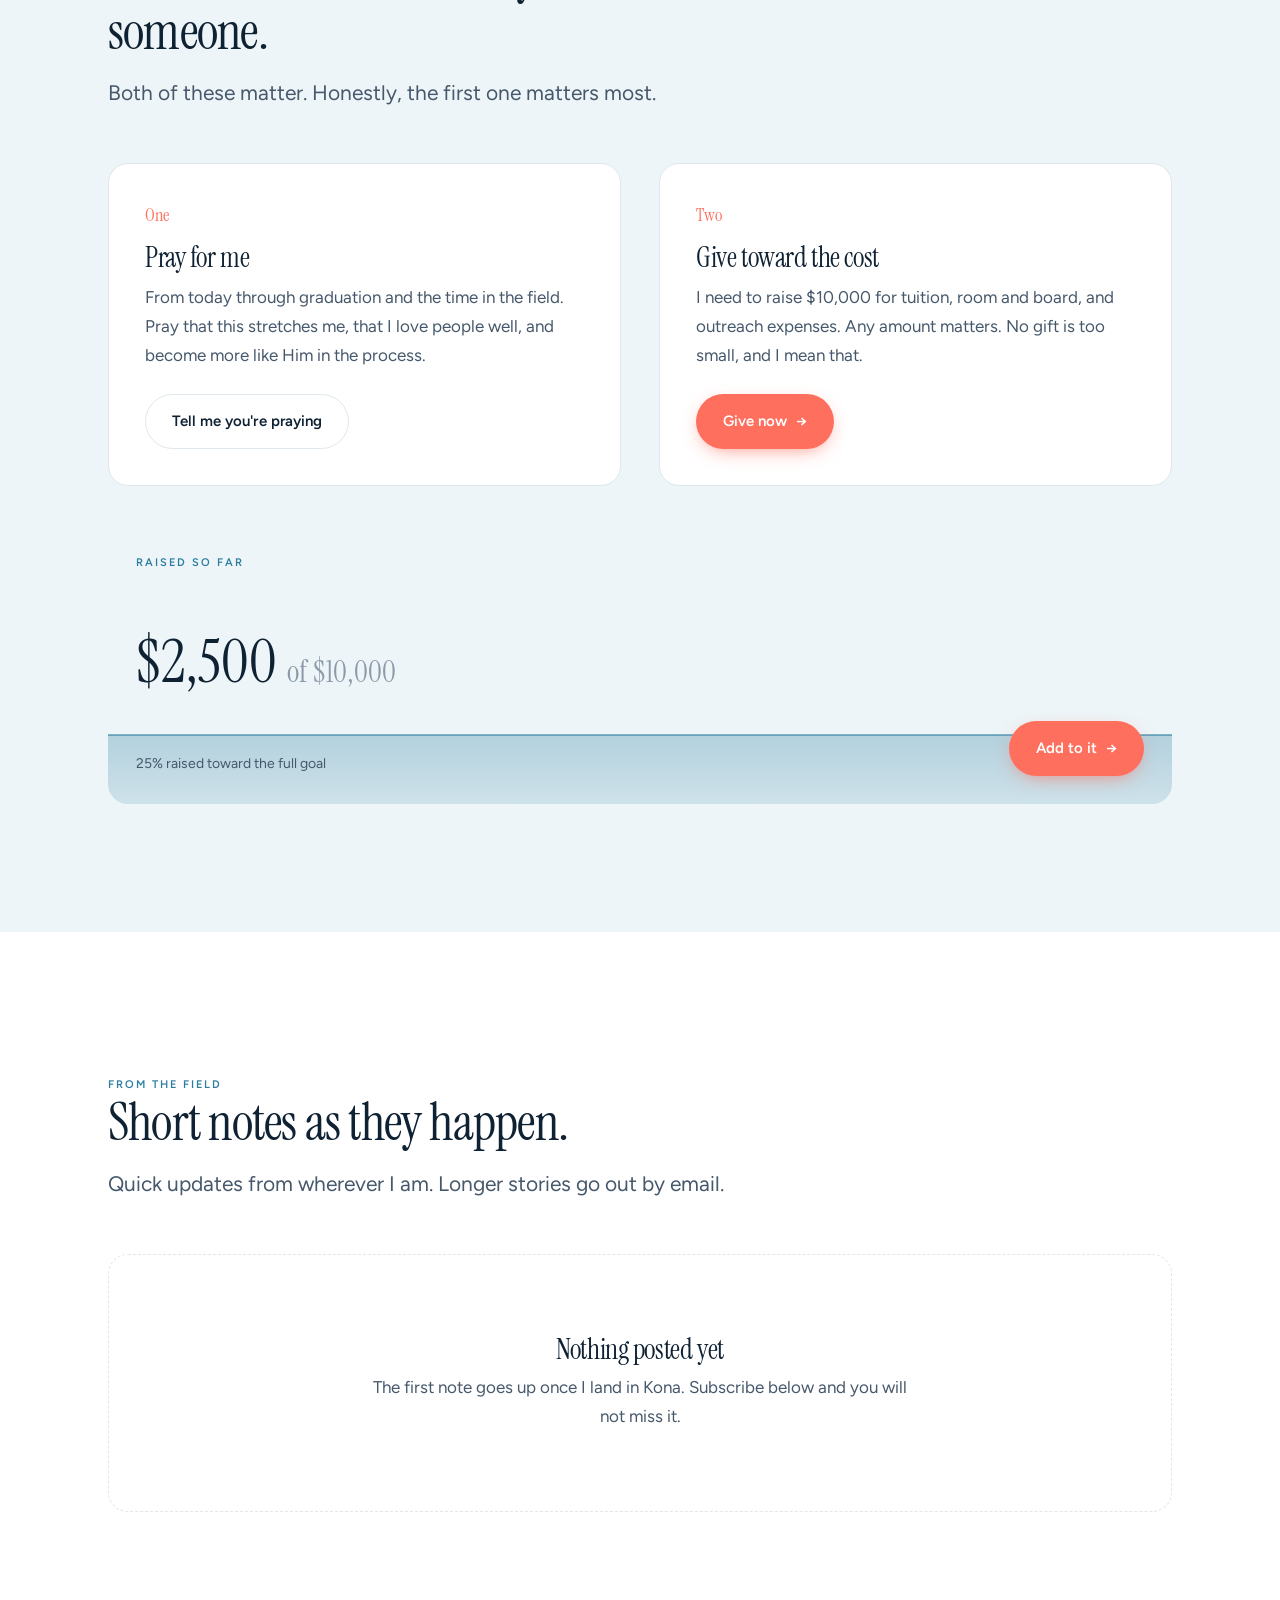
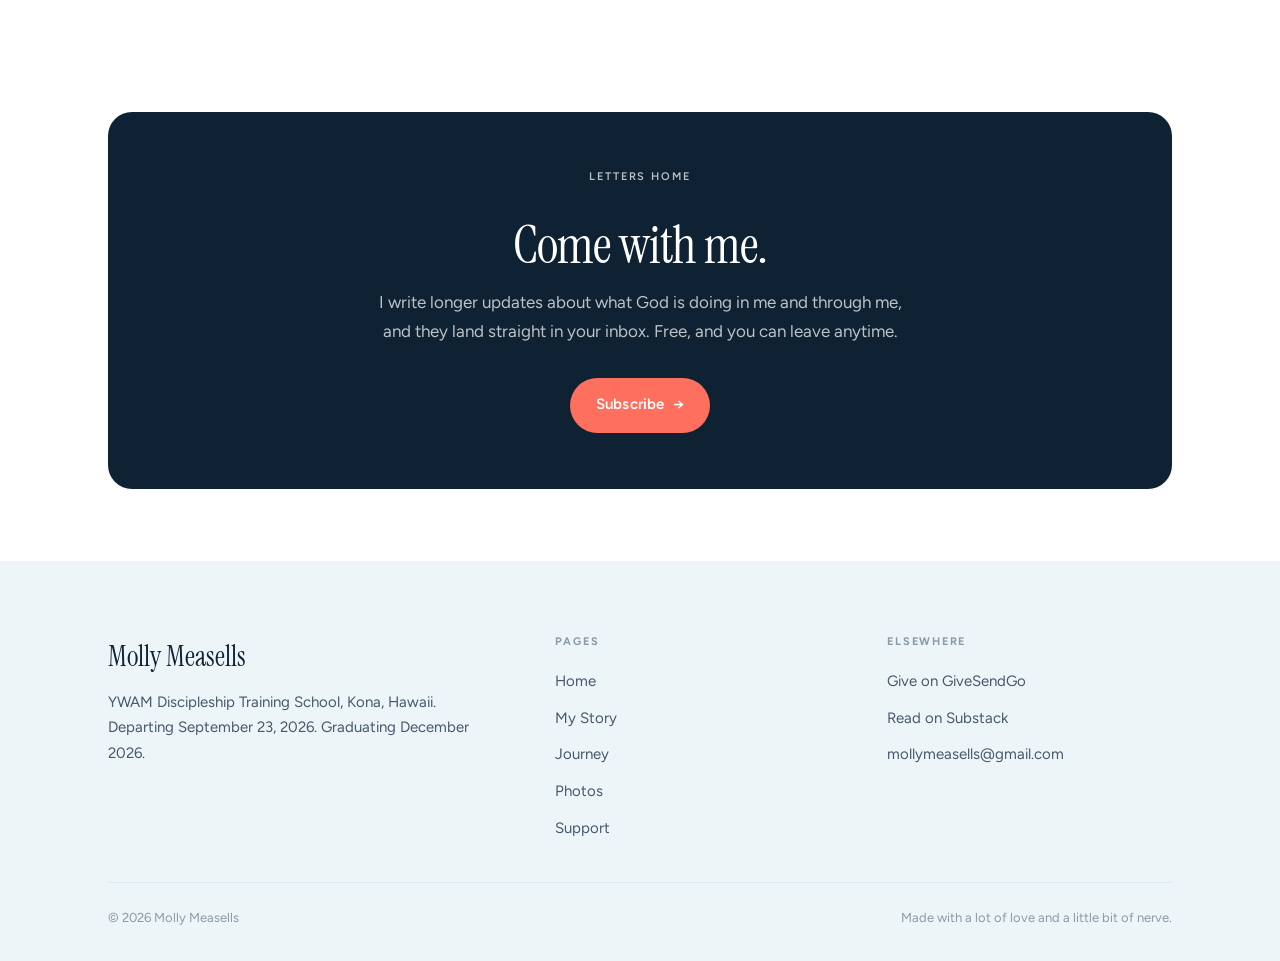
==== commit 9d8d1c9a: "Update page title to Sent to the Mission Field" ====
--- a/index.html
+++ b/index.html
@@ -3,9 +3,9 @@
 <head>
 <meta charset="utf-8">
 <meta name="viewport" content="width=device-width, initial-scale=1">
-<title>Molly Measells — Sent to Kona</title>
+<title>Molly Measells | Sent to the Mission Field</title>
 <meta name="description" content="I had a plan. God had a better one. Follow Molly Measells as she heads to YWAM Discipleship Training School in Kona, Hawaii.">
-<meta property="og:title" content="Molly Measells — Sent to Kona">
+<meta property="og:title" content="Molly Measells | Sent to the Mission Field">
 <meta property="og:description" content="I had a plan. God had a better one.">
 <meta property="og:image" content="/assets/img/molly.jpg">
 <meta property="og:type" content="website">
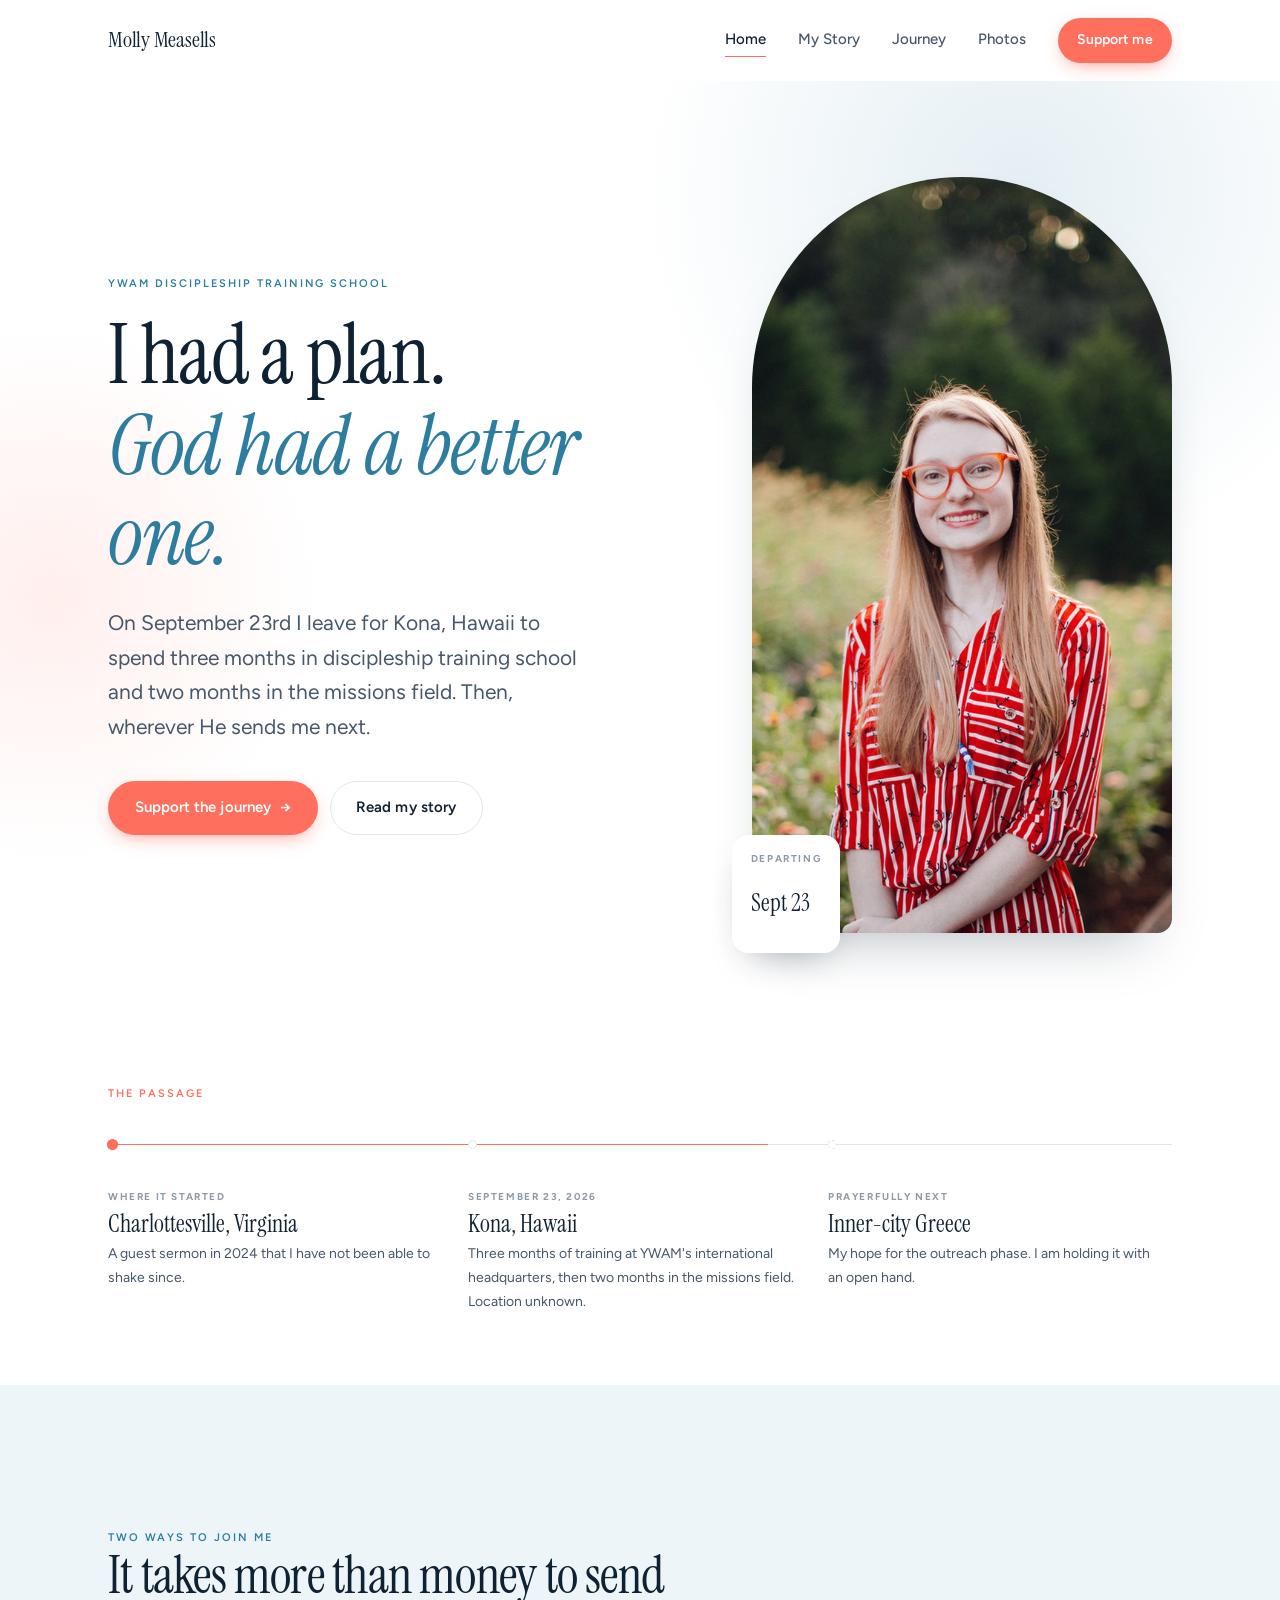
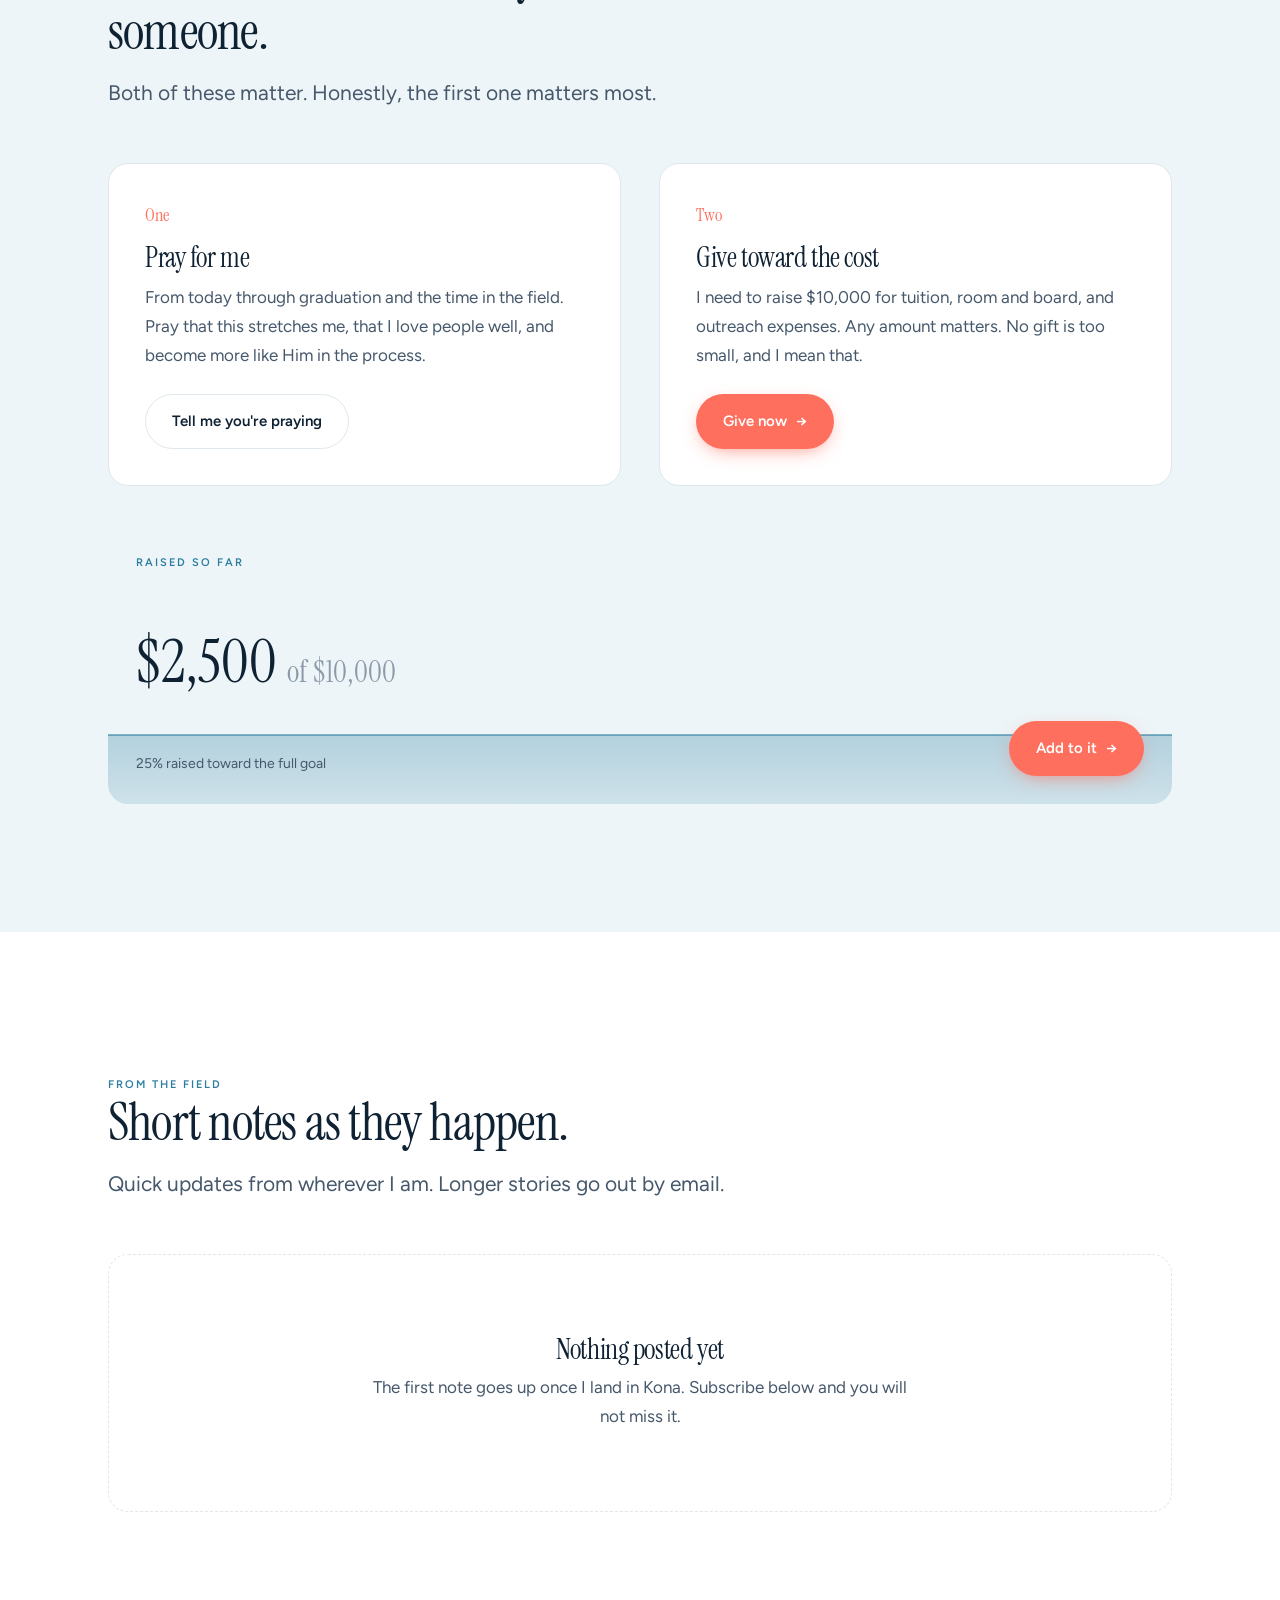
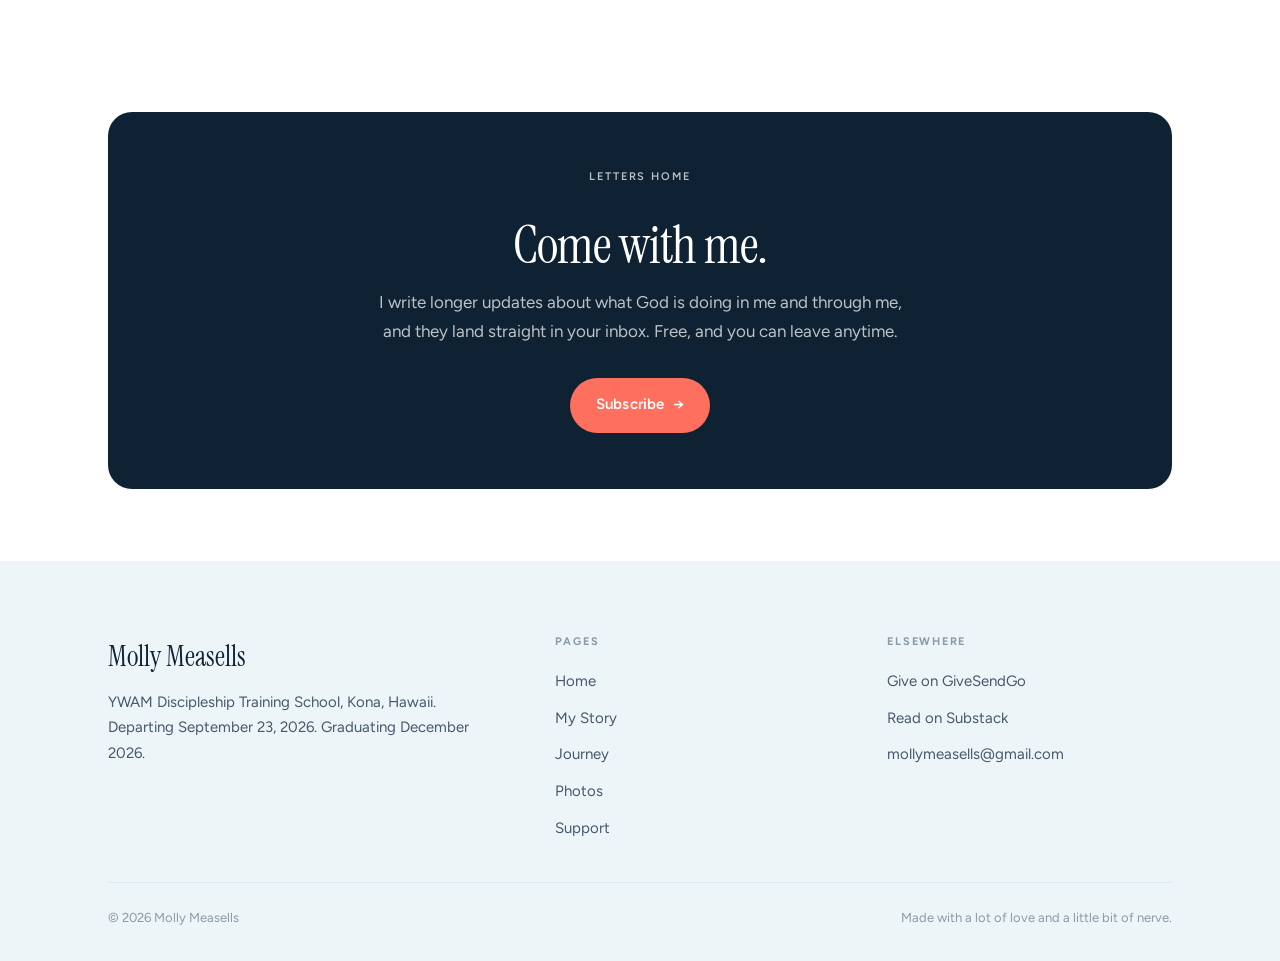
==== commit b9b4f68d: "Title: Send to the Mission Field" ====
--- a/index.html
+++ b/index.html
@@ -3,9 +3,9 @@
 <head>
 <meta charset="utf-8">
 <meta name="viewport" content="width=device-width, initial-scale=1">
-<title>Molly Measells | Sent to the Mission Field</title>
+<title>Molly Measells | Send to the Mission Field</title>
 <meta name="description" content="I had a plan. God had a better one. Follow Molly Measells as she heads to YWAM Discipleship Training School in Kona, Hawaii.">
-<meta property="og:title" content="Molly Measells | Sent to the Mission Field">
+<meta property="og:title" content="Molly Measells | Send to the Mission Field">
 <meta property="og:description" content="I had a plan. God had a better one.">
 <meta property="og:image" content="/assets/img/molly.jpg">
 <meta property="og:type" content="website">
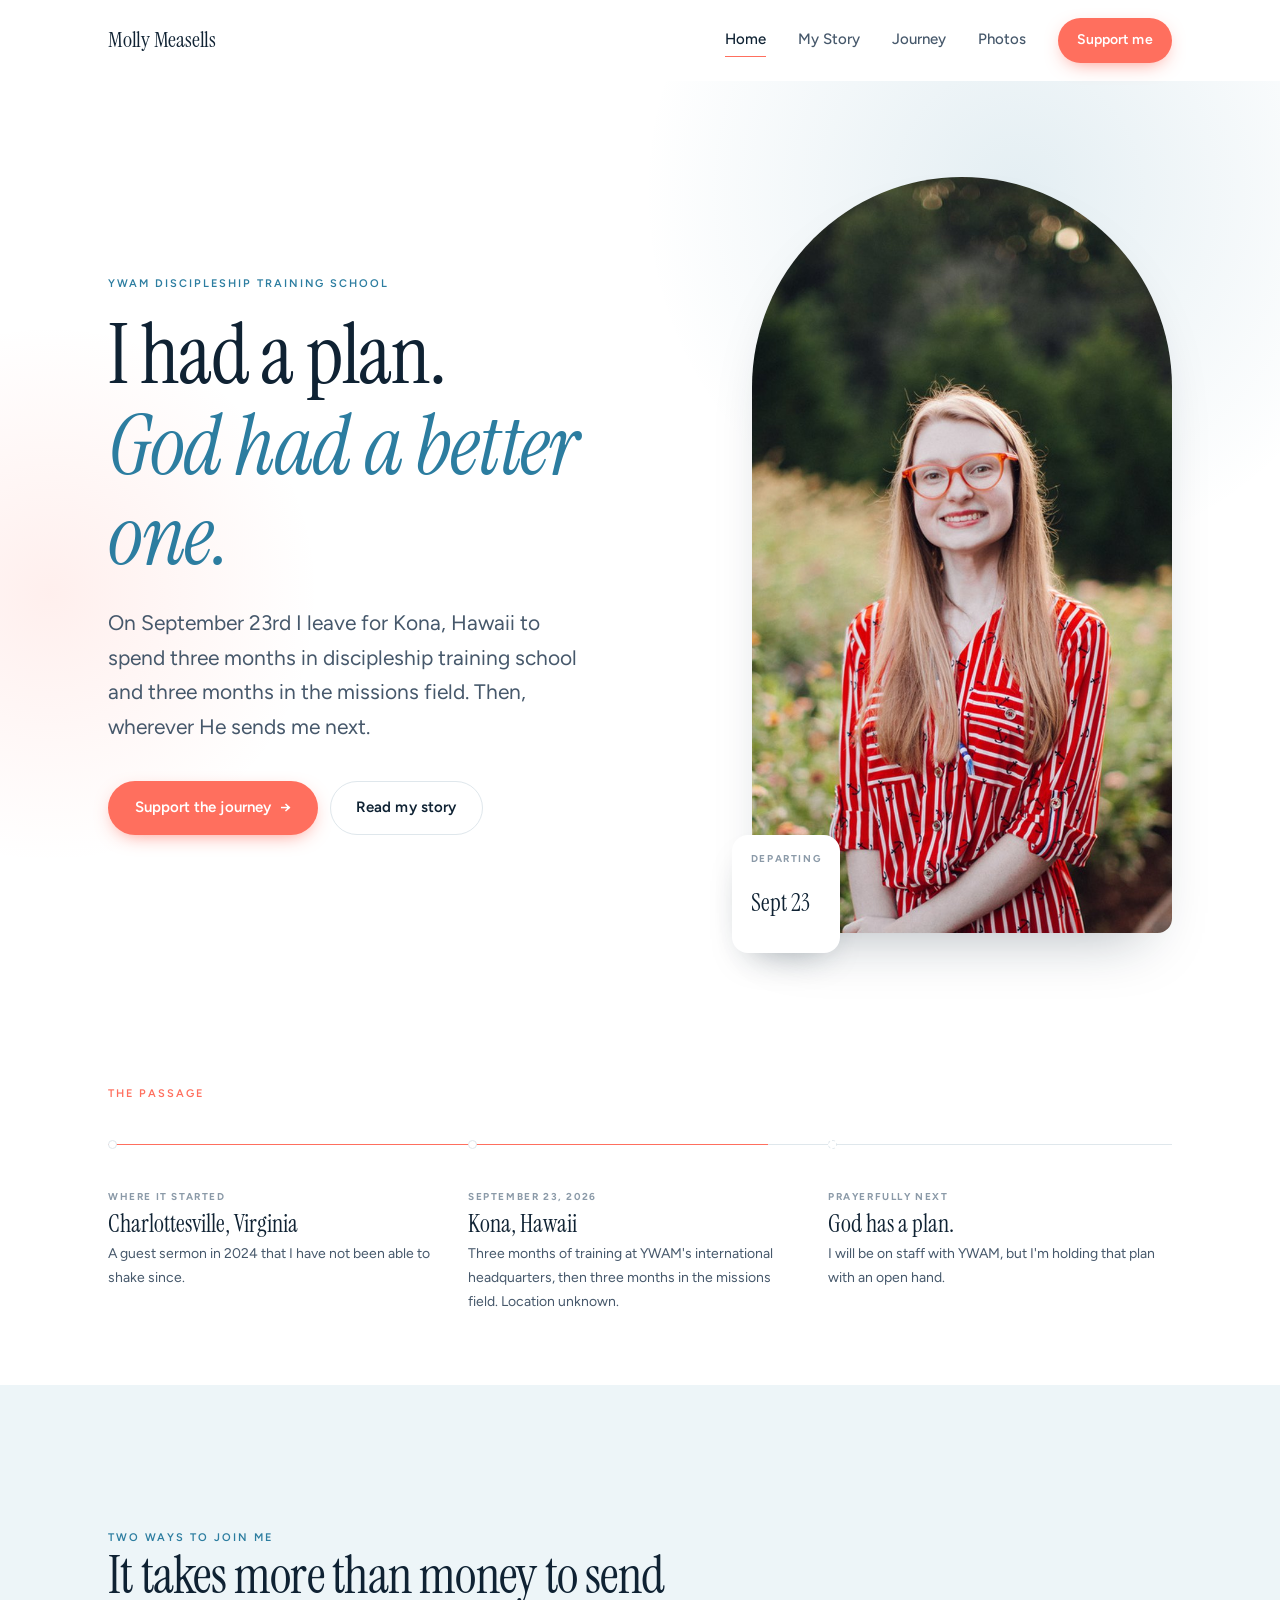
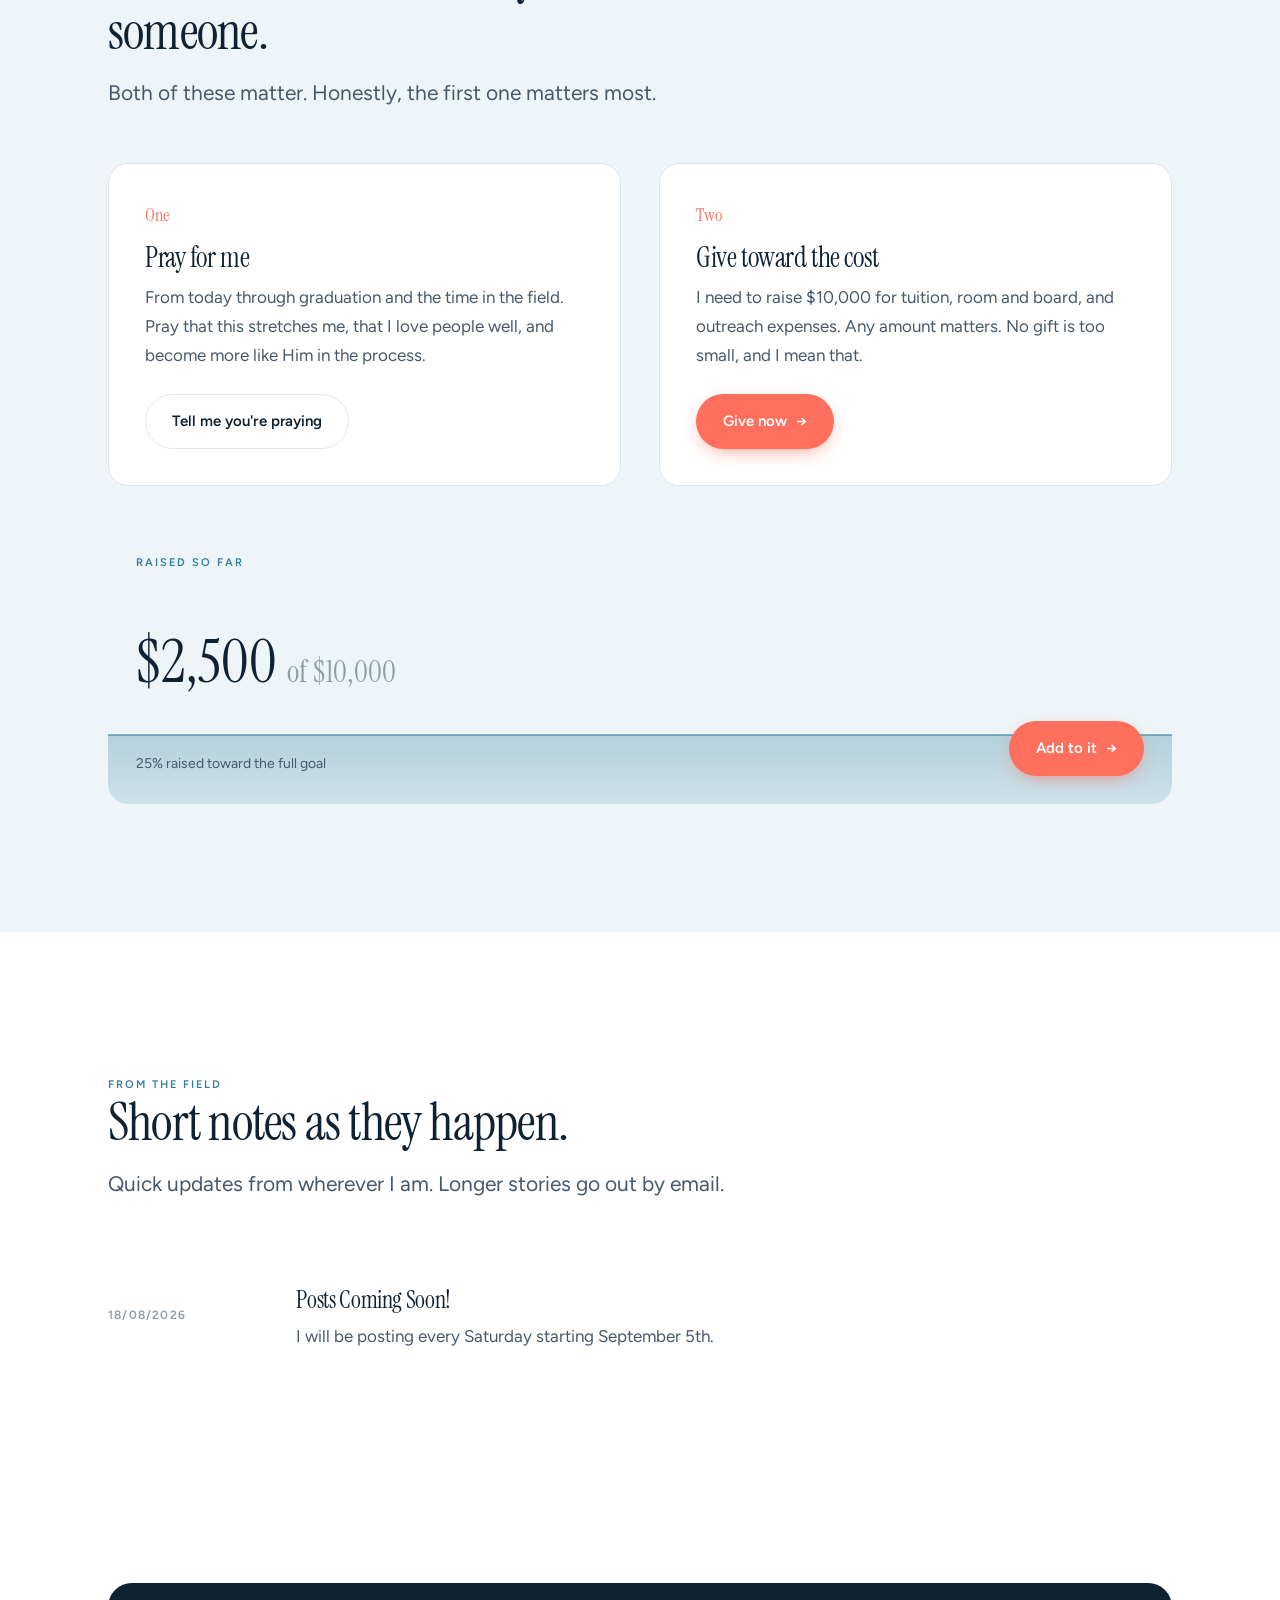
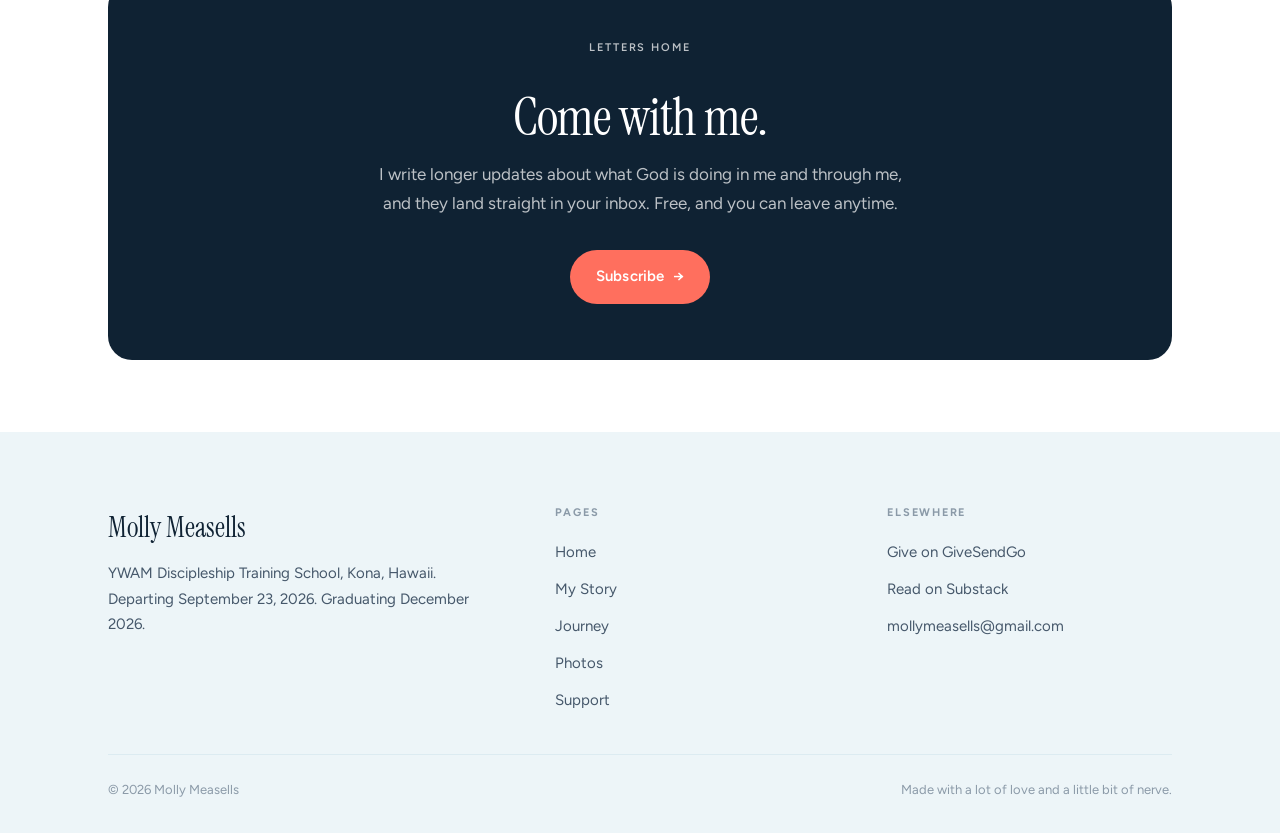
==== commit 167ad736: "Update field duration and third passage stop" ====
--- a/index.html
+++ b/index.html
@@ -43,7 +43,7 @@
         <h1 class="hero__title">I had a plan.<em>God had a better one.</em></h1>
         <p class="lede hero__lede">
           On September 23rd I leave for Kona, Hawaii to spend three months in
-          discipleship training school and two months in the missions field.
+          discipleship training school and three months in the missions field.
           Then, wherever He sends me next.
         </p>
         <div class="hero__cta">
@@ -81,13 +81,13 @@
           <span class="passage__dot"></span>
           <p class="passage__k">September 23, 2026</p>
           <p class="passage__place">Kona, Hawaii</p>
-          <p class="passage__note">Three months of training at YWAM's international headquarters, then two months in the missions field. Location unknown.</p>
+          <p class="passage__note">Three months of training at YWAM's international headquarters, then three months in the missions field. Location unknown.</p>
         </div>
         <div class="passage__stop">
           <span class="passage__dot"></span>
           <p class="passage__k">Prayerfully next</p>
-          <p class="passage__place">Inner-city Greece</p>
-          <p class="passage__note">My hope for the outreach phase. I am holding it with an open hand.</p>
+          <p class="passage__place">God has a plan.</p>
+          <p class="passage__note">I will be on staff with YWAM, but I'm holding that plan with an open hand.</p>
         </div>
       </div>
     </div>
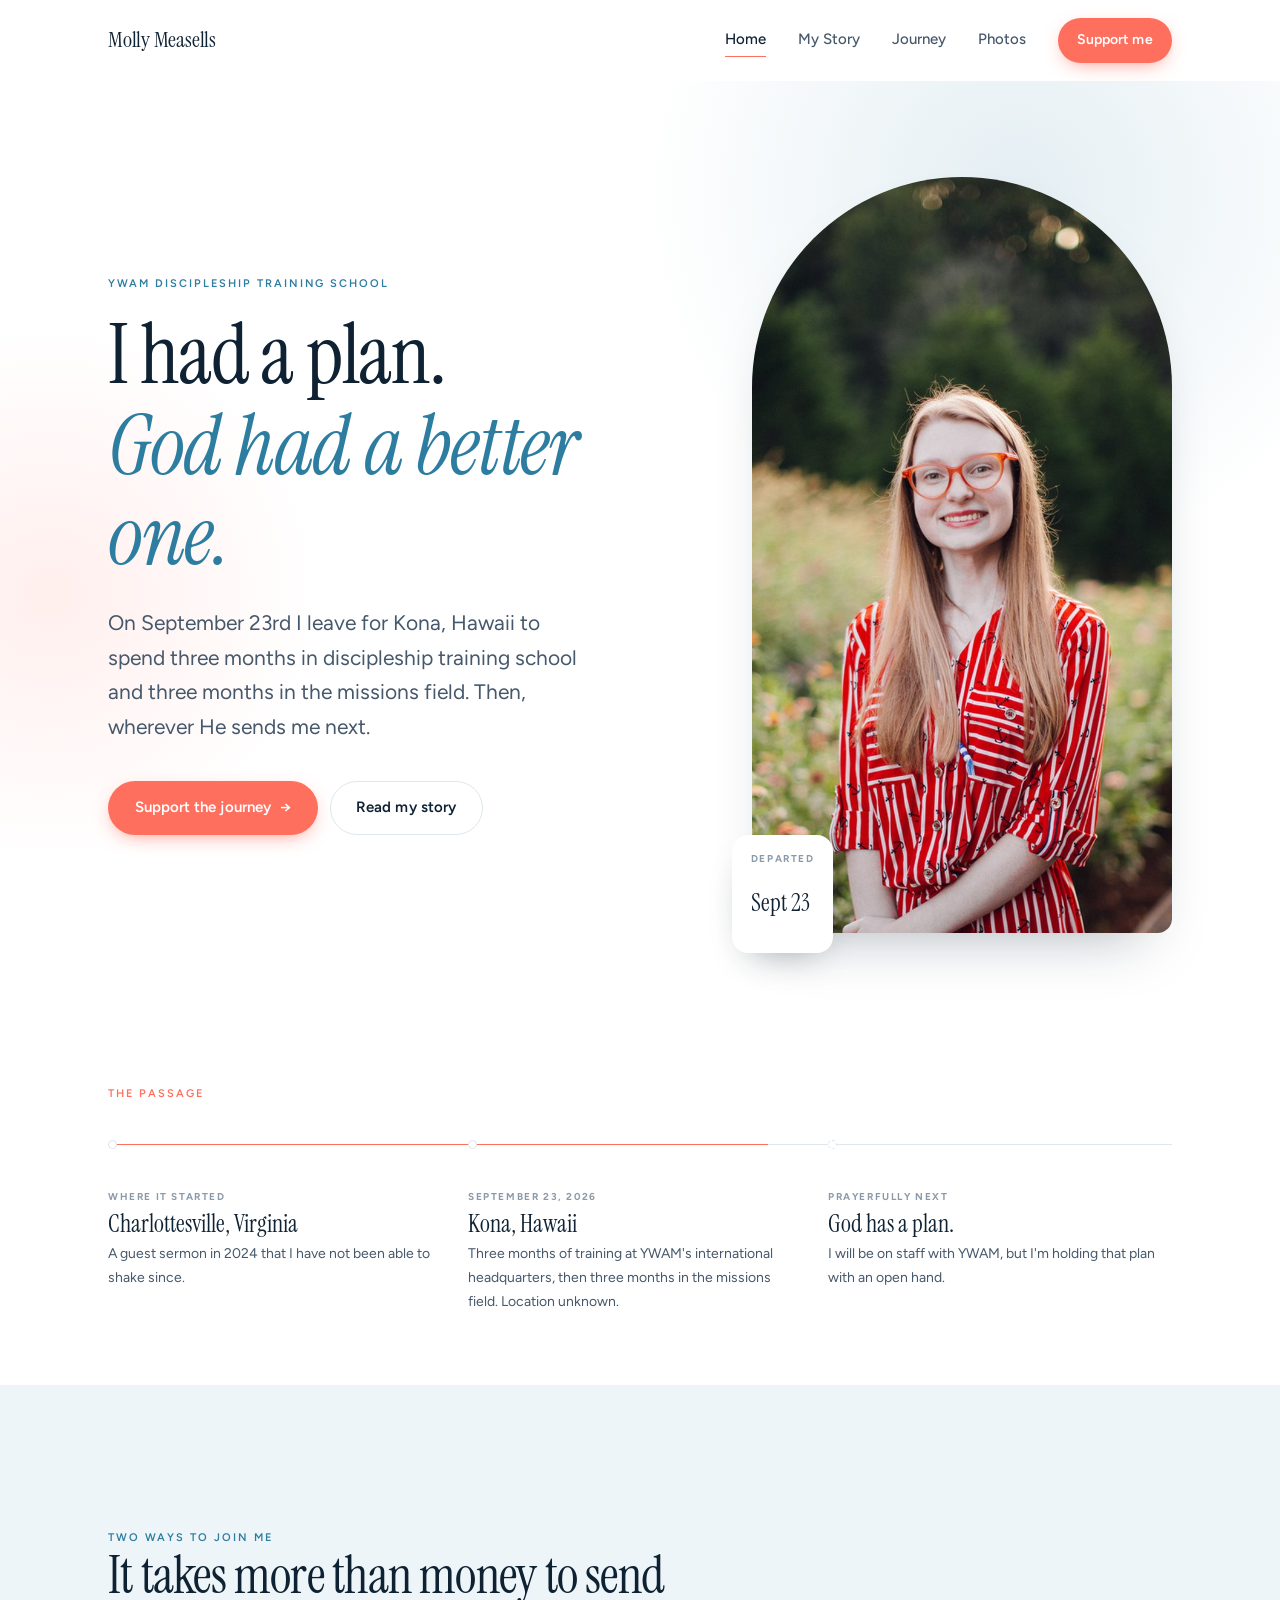
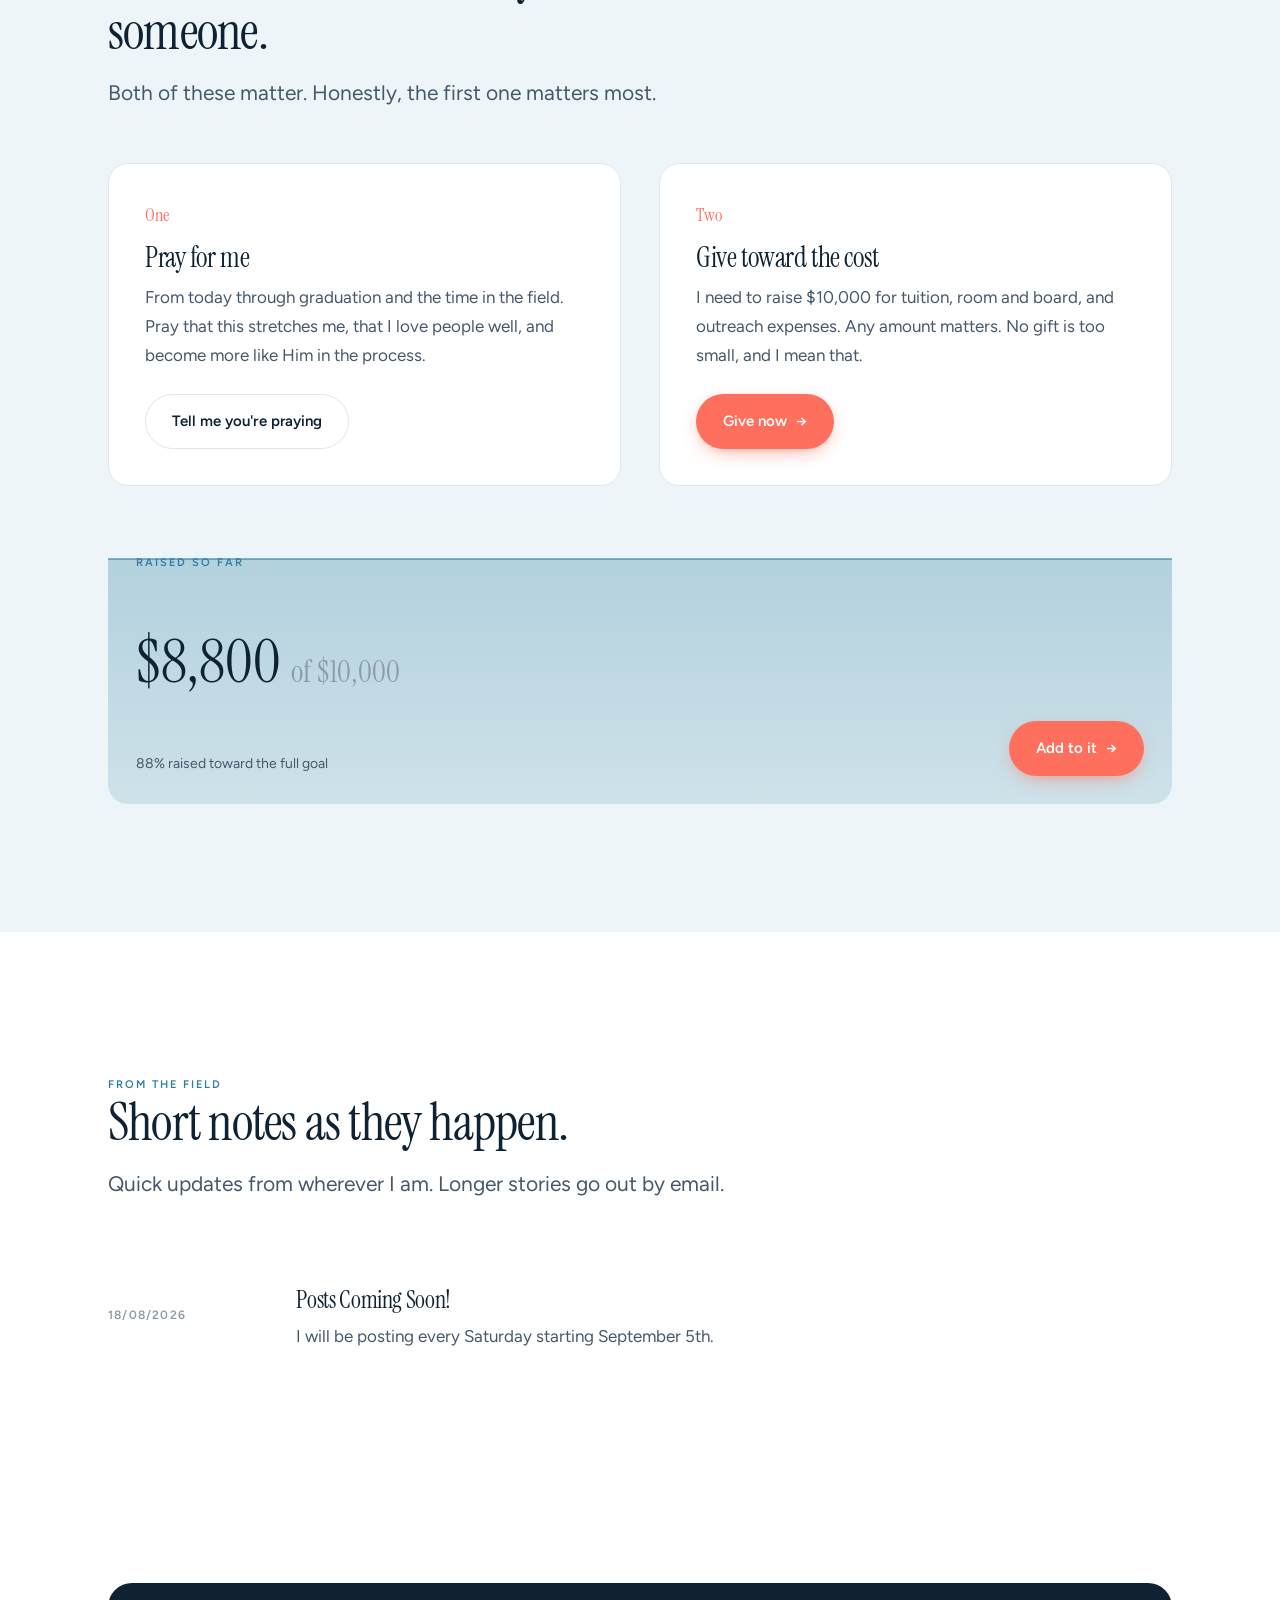
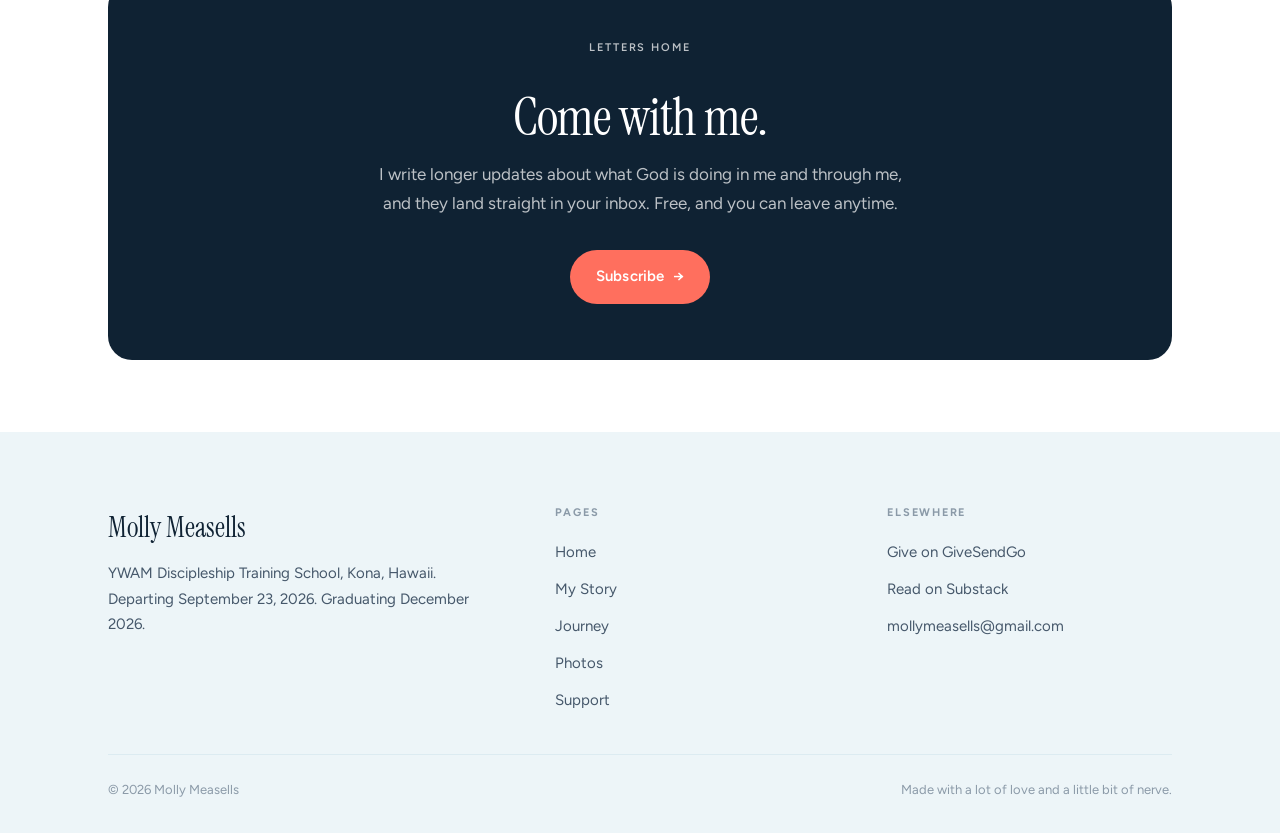
==== commit 76f219f5: "Badge to Departed, general update copy" ====
--- a/index.html
+++ b/index.html
@@ -56,7 +56,7 @@
       <div class="hero__frame">
         <img class="hero__photo" src="/assets/img/molly.jpg" alt="Molly Measells" width="572" height="756">
         <div class="hero__badge">
-          <p class="hero__badge-k">Departing</p>
+          <p class="hero__badge-k">Departed</p>
           <p class="hero__badge-v">Sept 23</p>
         </div>
       </div>
@@ -153,7 +153,7 @@
     <div data-notes>
       <div class="empty rise">
         <h3>Nothing posted yet</h3>
-        <p>The first note goes up once I land in Kona. Subscribe below and you will not miss it.</p>
+        <p>New notes go up here as they happen. Subscribe below so you do not miss the first one.</p>
       </div>
     </div>
   </div>
